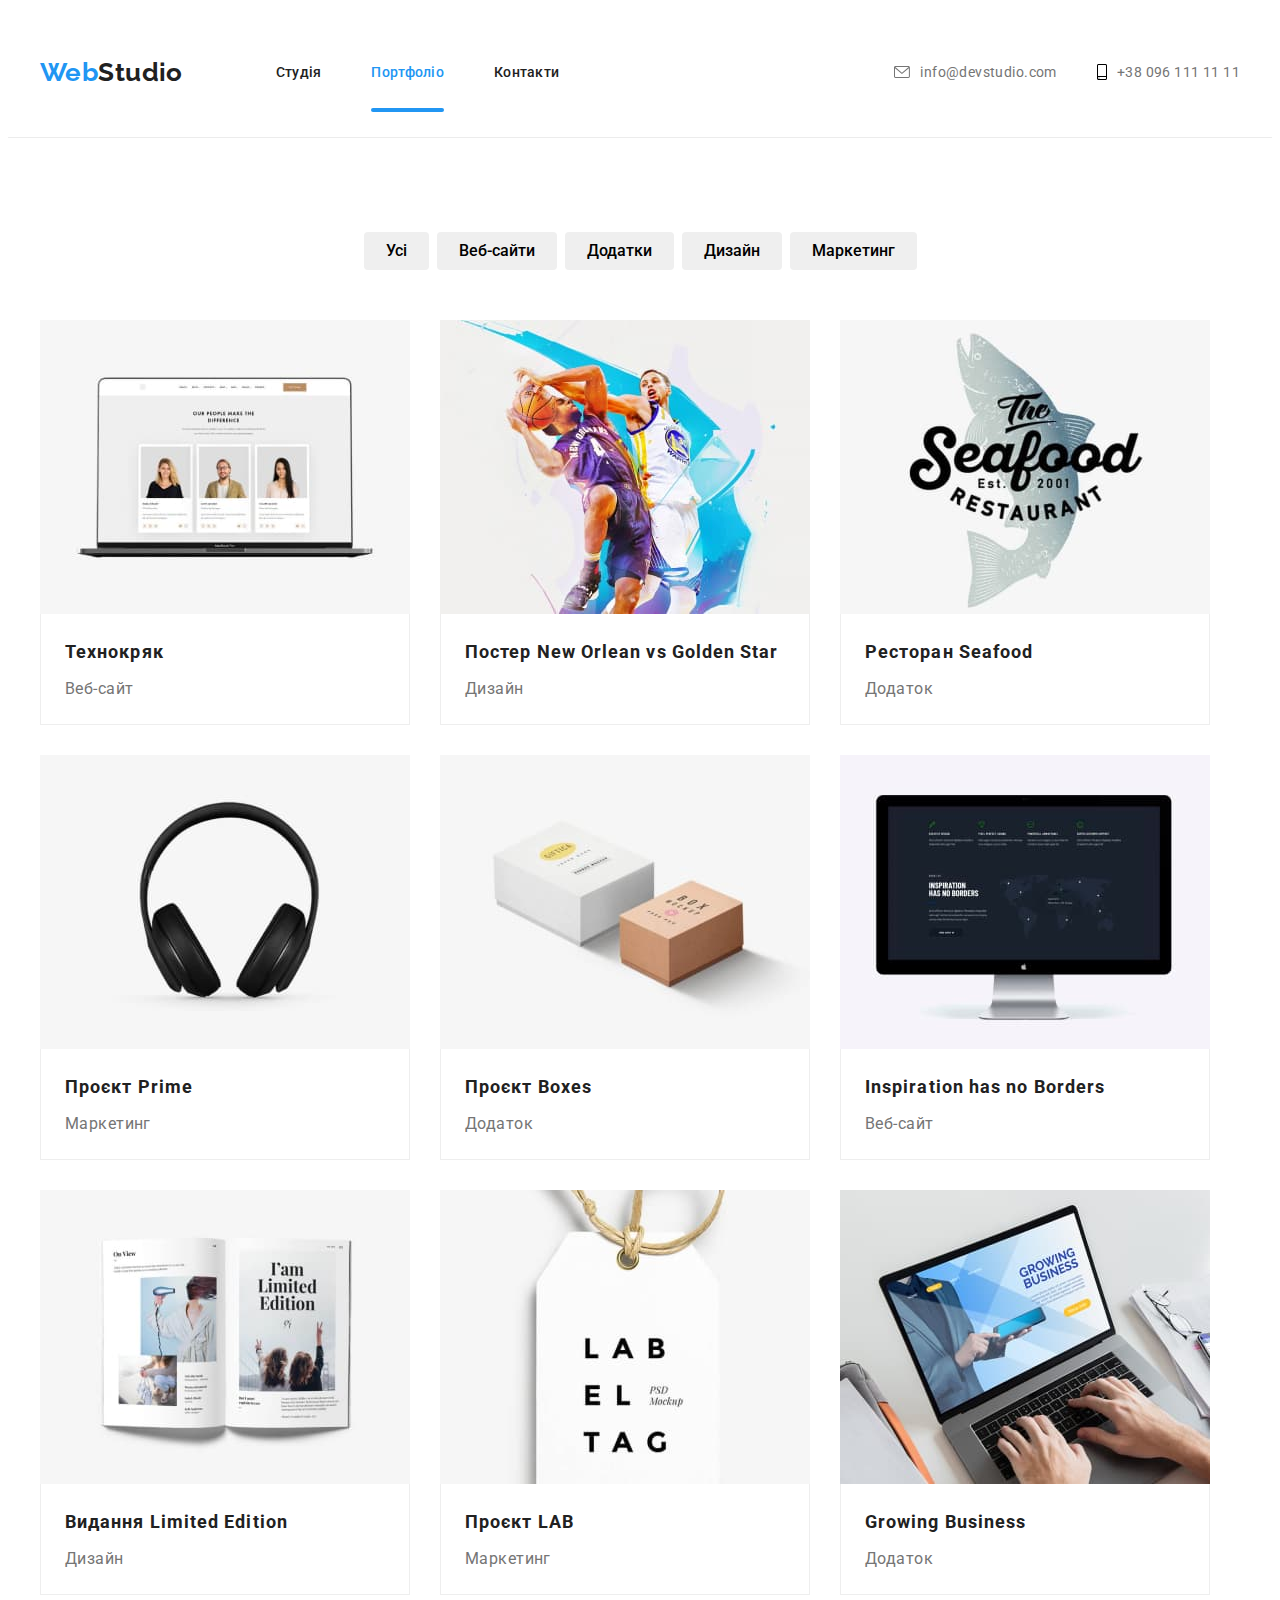
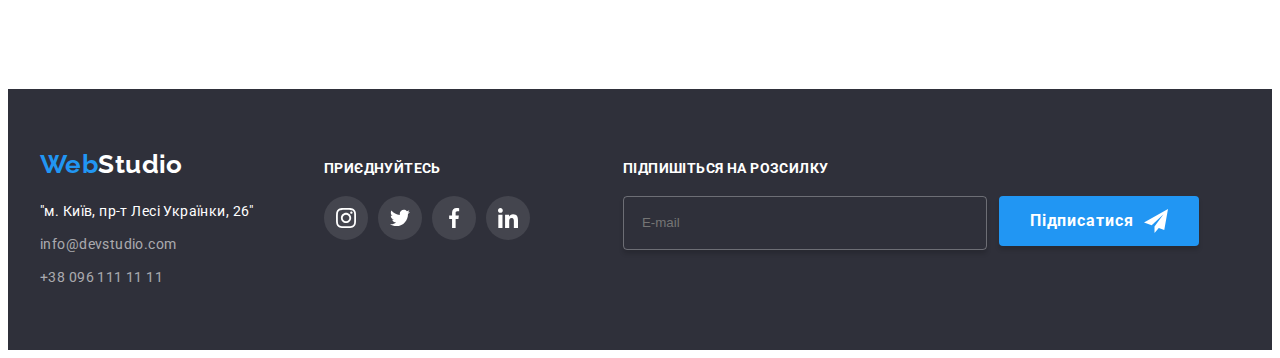
==== portfolio.html @ 9f7ad947 "homework 7" ====
<!DOCTYPE html>
<html lang="uk">
<head>
    <meta charset="UTF-8">
    <meta http-equiv="X-UA-Compatible" content="IE=edge">
    <meta name="viewport" content="width=device-width, initial-scale=1.0">
    <title>Document</title>
    <link rel="preconnect" href="https://fonts.googleapis.com">
    <link rel="preconnect" href="https://fonts.gstatic.com" crossorigin>
    <link
        href="https://fonts.googleapis.com/css2?family=Raleway:wght@700&family=Roboto:wght@400;500;700;900&display=swap"
        rel="stylesheet">
    <link rel="stylesheet" 
    href="https://cdnjs.cloudflare.com/ajax/libs/modern-normalize/1.1.0/modern-normalize.min.css" 
    integrity="sha512-wpPYUAdjBVSE4KJnH1VR1HeZfpl1ub8YT/NKx4PuQ5NmX2tKuGu6U/JRp5y+Y8XG2tV+wKQpNHVUX03MfMFn9Q==" 
    crossorigin="anonymous" 
    referrerpolicy="no-referrer" />
    <link
    rel="stylesheet"
     href="https://cdnjs.cloudflare.com/ajax/libs/animate.css/4.1.1/animate.min.css"
    />
    <link href="https://unpkg.com/aos@2.3.1/dist/aos.css" rel="stylesheet">
    <link rel="stylesheet" href="./css/styles.css">
    <link rel="stylesheet" href="./css/main.min.css"/>
</head>

<body>
    <header class="header">
        <div class="container header-container">
            <a href="./index.html" class="nav-link"
            ><span class="web">Web</span>Studio</a>
            <nav>
                <ul class="header-nav">
                    <li><a class="header-nav-link uptitle" href="./index.html">Студія</a></li>
                    <li><a class="header-nav-list line" href="#">Портфоліо</a></li>
                    <li><a class="header-nav-link uptitle" href="#">Контакти</a></li>
                </ul>
            </nav>
            <ul class="header-list">
                <li class="mail-com">
                    <a class="mail" href="mailto:info@devstudio.com">
                        <svg class="mail-icon" width="16px" height="12px" >
                            <use href="./images/icons.svg#icon-envelope-hover"></use>
                        </svg> info@devstudio.com
                    </a>
                 </li>
                <li class="contact-com">
                    <a class="contact" href="tel:+380961111111">
                        <svg class="contact-icon" width="10px" height="16px" >
                            <use href="./images/icons.svg#icon-smartphone"></use>
                        </svg> +38 096 111 11 11
                    </a>
                </li>
            </ul> 
        </div>
    </header>

    <main> 
        <section class="button section">
            <h1 hidden>кнопки картки</h1>
            <div class="container">
                <ul class="button-title">
                    <li >
                        <button class="button-list" type="button">Усі</button>
                    </li>
                    <li>
                        <button class="button-list" type="button">Веб-сайти</button>
                    </li>
                    <li>
                        <button class="button-list" type="button">Додатки</button>
                    </li>
                    <li>
                        <button class="button-list" type="button">Дизайн</button>
                    </li>
                    <li>
                        <button class="button-list" type="button">Маркетинг</button>
                    </li>
                </ul>
                <ul class="work-title">
                    <li class="work">
                        <a class="work-pic" href="#">
                            <div class="work-pic-text">
                                <img class="images-class" src="./images/img5.jpg" width="370" height="294" alt="картинка5">
                                <p class="work-text">Ресурс пропонує комплексні пропозиції з різним рівнем 
                                функціоналу та сервісів. Все це дозволить відвідувачу отримати вичерпні 
                                відомості про компанію чи приватну особу.</p>
                            </div>
                            <div class="work-link">  
                            <h3 class="work-subtitle" >Технокряк</h3>
                            <p class="work-list">Веб-сайт</p>
                            </div>
                        </a>
                    </li>
                    <li class="work">
                        <a class="work-pic" href="#">
                            <div class="work-pic-text">
                                <img class="images-class" src="./images/img6.jpg" width="370" height="294" alt="картинка6">
                                <p class="work-text">Ресурс пропонує комплексні пропозиції з різним рівнем 
                                функціоналу та сервісів. Все це дозволить відвідувачу отримати вичерпні 
                                відомості про компанію чи приватну особу.</p>
                            </div>
                            <div class="work-link">
                                <h3 class="work-subtitle" >Постер New Orlean vs Golden Star</h3>
                                <p class="work-list">Дизайн</p>
                            </div>
                        </a>
                    </li>
                    <li class="work">
                        <a class="work-pic" href="#">
                            <div class="work-pic-text">
                                <img class="images-class" src="./images/img7.jpg" width="370" height="294" alt="картинка7">
                                <p class="work-text">Ресурс пропонує комплексні пропозиції з різним рівнем 
                                функціоналу та сервісів. Все це дозволить відвідувачу отримати вичерпні 
                                відомості про компанію чи приватну особу.</p>
                            </div>
                            <div class="work-link">
                                <h3 class="work-subtitle" >Ресторан Seafood</h3>
                                <p class="work-list">Додаток</p>
                            </div>
                        </a>
                    </li>
                    <li class="work">
                        <a class="work-pic" href="#">
                            <div class="work-pic-text">
                                <img class="images-class" src="./images/img8.jpg" width="370" height="294" alt="картинка8">
                                <p class="work-text">Ресурс пропонує комплексні пропозиції з різним рівнем 
                                функціоналу та сервісів. Все це дозволить відвідувачу отримати вичерпні 
                                відомості про компанію чи приватну особу.</p>
                            </div>
                            <div class="work-link">
                                <h3 class="work-subtitle" >Проєкт Prime</h3>
                                <p class="work-list">Маркетинг</p>
                            </div>
                        </a>
                    </li>
                    <li class="work">
                        <a class="work-pic" href="#">
                            <div class="work-pic-text">
                                <img class="images-class" src="./images/img9.jpg" width="370" height="294" alt="картинка9">
                                <p class="work-text">Ресурс пропонує комплексні пропозиції з різним рівнем 
                                функціоналу та сервісів. Все це дозволить відвідувачу отримати вичерпні 
                                відомості про компанію чи приватну особу.</p>
                            </div>
                            <div class="work-link">
                                <h3 class="work-subtitle" >Проєкт Boxes</h3>
                                <p class="work-list">Додаток</p>
                            </div>
                        </a>
                    </li>
                    <li class="work">
                        <a class="work-pic" href="#">
                            <div class="work-pic-text">
                                <img class="images-class" src="./images/img10.jpg" width="370" height="294" alt="картинка10">
                                <p class="work-text">Ресурс пропонує комплексні пропозиції з різним рівнем 
                                функціоналу та сервісів. Все це дозволить відвідувачу отримати вичерпні 
                                відомості про компанію чи приватну особу.</p>
                            </div>
                            <div class="work-link">
                                <h3 class="work-subtitle" >Inspiration has no Borders</h3>
                                <p class="work-list">Веб-сайт</p>
                            </div>
                        </a>
                    </li>
                    <li class="work">
                        <a class="work-pic" href="#">
                            <div class="work-pic-text">
                                <img class="images-class" src="./images/img11.jpg" width="370" height="294" alt="картинка11">
                                <p class="work-text">Ресурс пропонує комплексні пропозиції з різним рівнем 
                                функціоналу та сервісів. Все це дозволить відвідувачу отримати вичерпні 
                                відомості про компанію чи приватну особу.</p>
                            </div>
                            <div class="work-link">
                                <h3 class="work-subtitle" >Видання Limited Edition</h3>
                                <p class="work-list">Дизайн</p>
                            </div>
                        </a>
                    </li>
                    <li class="work">
                        <a class="work-pic" href="#">
                            <div class="work-pic-text">
                                <img class="images-class" src="./images/img12.jpg" width="370" height="294" alt="картинка12">
                                <p class="work-text">Ресурс пропонує комплексні пропозиції з різним рівнем 
                                функціоналу та сервісів. Все це дозволить відвідувачу отримати вичерпні 
                                відомості про компанію чи приватну особу.</p>
                            </div>
                            <div class="work-link">
                                <h3 class="work-subtitle" >Проєкт LAB</h3>
                                <p class="work-list">Маркетинг</p>
                            </div>
                        </a>
                    </li>
                    <li class="work">
                        <a class="work-pic" href="#">
                            <div class="work-pic-text">
                                <img class="images-class" src="./images/img13.jpg" width="370" height="294" alt="картинка13">
                                <p class="work-text">Ресурс пропонує комплексні пропозиції з різним рівнем 
                                функціоналу та сервісів. Все це дозволить відвідувачу отримати вичерпні 
                                відомості про компанію чи приватну особу.</p>
                            </div>
                            <div class="work-link">
                                <h3 class="work-subtitle" >Growing Business</h3>
                                <p class="work-list">Додаток</p>
                            </div>
                        </a>
                    </li>
                </ul>
            </div>
        </section>
    </main>
    <footer class="footer">
        <div class="container bottom"> 
            <div class="footer-section">
                <a class="footer-link" href=" WebStudio"> 
                <span class="web">Web</span>Studio</a></a>
                <address class="address">
                    <ul class="address-title">
                        <li class="footer-address">
                            <a class="address-subtitle" href="м.Київ,пр-тЛесіУкраїнки,26">"м. Київ, пр-т Лесі Українки, 26"</a>
                        </li>  
                        <li class="footer-address">
                            <a class="address-mail" href="mailto:">info@devstudio.com</a>
                        </li> 
                        <li class="footer-address-list">
                            <a class="address-list" href="tel:+380961111111">+38 096 111 11 11</a>
                        </li> 
                    </ul>
                </address>
            </div>
            <div class="footer-soc">
                <p class="footer-title">приєднуйтесь</h2>
                <ul class="footer-list">
                    <li class="footer-item">
                        <a class="footer-list-item" href="#">
                        <svg class="footer-icon" width="20px" height="20px" >
                            <use href="./images/icons.svg#icon-instagram-2"></use>
                        </svg> 
                    </a>
                    </li>
                    <li class="footer-item">
                        <a class="footer-list-item" href="#">
                            <svg class="footer-icon" width="20px" height="20px" >
                                <use href="./images/icons.svg#icon-twitter-1"></use>
                            </svg> 
                        </a>
                    </li>
                    <li class="footer-item">
                        <a class="footer-list-item" href="#">
                            <svg class="footer-icon" width="20px" height="20px" >
                                <use href="./images/icons.svg#icon-facebook-1"></use>
                            </svg>   
                        </a>
                    </li>
                    <li class="footer-item">
                        <a class="footer-list-item" href="#">
                            <svg class="footer-icon" width="20px" height="20px" >
                                <use href="./images/icons.svg#icon-linkedin-1"></use>
                            </svg>   
                        </a>
                    </li>
                </ul> 
            </div>
            <div>
                <p class="footer-subtitle">Підпишіться на розсилку</p>
                <form class="signup-field" name="signup-form">
                  <input type="email" aria-label="email" class="signup-input" name="email" placeholder="E-mail">
                  <button class="signup-button" type="submit">Підписатися
                    <svg class="sign-icon" width="24px" height="24px">
                      <use href="./images/icons.svg#icon-icon-send"></use>
                    </svg>
                  </button>
                </form>
            </div>                                        
        </div>
    </footer>
    <script src="https://unpkg.com/aos@2.3.1/dist/aos.js"></script>
    <script>
        AOS.init();
    </script>
    <script src="./js/modal.js"></script>
</body>
---- css/styles.css ----

---- css/main.min.css ----
.container{width:1200px;padding-left:15px;padding-right:15px;margin:0 auto}.uptitle{font-style:normal;font-weight:500;line-height:1.1428;letter-spacing:.02em;color:var(--color-blak)}:root{--color-blue: #2196f3;--color-gray: #757575;--color-blak: #212121;--color-white: #ffffff;--color-lightgray: #AFB1B8 }.hide{border:0;clip:rect(1px, 1px, 1px, 1px);-webkit-clip-path:inset(-50%);clip-path:inset(50%);height:1px;margin:-1px;overflow:hidden;padding:0;position:absolute;width:1px;word-wrap:normal !important}body{font-family:"Roboto",sans-serif;font-size:14px;letter-spacing:.03em;background-color:#fff}h1,h2,h3,h4,h5,h6,p{margin:0}ul{list-style:none;margin:0;padding:0}.section{padding-top:94px;padding-bottom:94px}.header{padding-top:24px;padding-bottom:25px;border-bottom:1px solid #ececec}.header a{display:flex;text-decoration:none;align-items:center}.header-container{display:flex;align-items:center}.header-nav-list{font-style:normal;font-weight:500;line-height:1.1428;letter-spacing:.02em;color:var(--color-blue);position:relative;padding:32px 0;transition:color 300ms linear}.header-nav-link{position:relative;padding:32px 0;transition:color 300ms linear}.nav-link{font-family:"Raleway";font-weight:700;font-size:26px;line-height:1.1923;margin-right:93px;color:var(--color-blak)}.mail{color:var(--color-gray)}.header-nav-link:hover,.header-nav-link:focus{color:var(--color-blue)}.header-nav{list-style:none;display:flex;gap:50px}.web{color:var(--color-blue)}.line::after{content:"";position:absolute;display:block;left:0;bottom:0;width:100%;height:4px;background-color:var(--color-blue);border-radius:2px}.header-list{list-style:none;display:flex;margin-left:auto;align-items:center}.hero-section{max-width:1600px;height:600px;background-image:linear-gradient(rgba(47, 48, 58, 0.4), rgba(47, 48, 58, 0.4)),url(../images/ofis.jpg);padding-top:200px;padding-bottom:200px;text-align:center;margin:0 auto}.hero-section-title{font-weight:900;font-size:44px;line-height:1.5;text-align:center;letter-spacing:.06em;text-transform:uppercase;color:var(--color-white);max-width:696px;margin:0 auto;margin-bottom:30px}.hero-section-btn{font-weight:700;font-size:16px;line-height:1.875;display:flex;align-items:center;text-align:center;letter-spacing:.06em;cursor:pointer;border:none;background-color:var(--color-blue);color:var(--color-white);margin:0 auto;border-radius:4px;padding:10px 32px}.section{padding-top:94px;padding-bottom:94px}.mail-icon{fill:currentColor;margin-right:10px}.contact-icon{margin-left:30px;margin-right:10px}.contact{margin-left:10px;color:var(--color-gray)}.mail:focus,.mail:hover{color:var(--color-blue)}.contact:focus,.contact:hover{color:var(--color-blue)}.contact:hover .contact-icon{fill:var(--color-blue)}.mail-icon:hover,.mail-icon:focus{fill:var(--color-blue)}.contact-icon:hover,.contact-icon:focus{fill:var(--color-blue)}.mail:hover .mail-icon{fill:var(--color-blue)}.images{padding-top:0px}.images-item{display:block;max-width:100%;height:auto;position:relative}.images-text{width:370px;padding-top:27px;padding-bottom:27px;background-color:rgba(47,48,58,.8)}.images-text{position:absolute;bottom:-10%;left:50%;font-weight:700;font-size:14px;line-height:1.14;text-align:center;letter-spacing:.03em;text-transform:uppercase;color:var(--color-white);transform:translate(-50%, -50%)}.images-title{font-weight:700;font-size:36px;line-height:1.1666;text-align:center;margin-bottom:50px}.images-list{list-style:none;display:flex;gap:30px}.team-subtitle{list-style:none;display:flex;gap:30px}.team-list{box-shadow:0px 1px 3px rgba(0,0,0,.12),0px 1px 1px rgba(0,0,0,.14),0px 2px 1px rgba(0,0,0,.2);border-radius:0px 0px 4px 4px}.team-subject{font-weight:500;font-size:16px;line-height:1.1875;text-align:center}.team{background:#f5f4fa}.team-item{font-size:16px;line-height:1.1875;text-align:center;color:var(--color-gray);margin-top:10px;margin-bottom:16px}.soc-list{display:flex;justify-content:center;gap:10px}.soc-item{width:44px;height:44px;display:inline-block}.soc-icon{fill:currentColor;transition:fill 250ms linear}.soc-icon:hover,.soc-icon:focus{fill:var(--color-white)}.soc-list-item{width:100%;height:100%;border-radius:50%;display:flex;align-items:center;justify-content:center;color:var(--color-lightgray);transition:background-color 250ms linear}.soc-list-item:hover,.soc-list-item:focus{background-color:var(--color-blue)}.soc-list-item:hover .soc-icon{fill:var(--color-white)}.our-team{background-color:var(--color-white);padding-top:30px;padding-bottom:30px}.client-title{font-weight:700;font-size:36px;line-height:1.1666;text-align:center;letter-spacing:.03em;margin-bottom:50px}.client-list{display:flex;justify-content:center;gap:30px}.client-item{width:170px;height:92px}.client-icon{fill:currentColor;transition:fill 250ms linear}.client-link{display:flex;width:100%;height:100%;justify-content:center;align-items:center;border:1px solid #afb1b8;border-radius:4px;color:var(--color-lightgray);transition:border-color 250ms linear}.client-link:hover,.client-link:focus{border-color:var(--color-blue)}.client-icon:hover,.client-icon:focus{fill:var(--color-blue)}.client-link:hover .client-icon{fill:var(--color-blue)}.footer{background:#2f303a;padding-top:60px;padding-bottom:60px}.bottom{display:flex;align-items:baseline}.footer-section{margin-right:70px}.footer-item{width:44px;height:44px}.footer-list-item{width:100%;height:100%;border-radius:50%;display:flex;align-items:center;justify-content:center;background:rgba(255,255,255,.1);transition:background-color 250ms linear}.footer-icon{fill:var(--color-white);transition:fill 250ms linear}.footer-list-item:hover,.footer-list-item:focus{background-color:var(--color-blue)}.footer-address{margin-bottom:9px}.footer-link{text-decoration:none;font-family:"Raleway";font-weight:700;font-size:26px;line-height:1.1923;color:var(--color-white)}.address-title{list-style:none;margin-top:20px}.address-subtitle{line-height:1.7142;text-decoration:none;color:var(--color-white)}.address-mail{text-decoration:none;font-style:normal;line-height:1.7142;color:rgba(255,255,255,.6)}.address-list{text-decoration:none;font-style:normal;line-height:1.7142;color:rgba(255,255,255,.6)}.address-subtitle:hover,.address-subtitle:focus{color:var(--color-blue)}.footer-soc{margin-right:93px}.footer-title{font-weight:700;font-size:14px;line-height:16px;letter-spacing:.03em;text-transform:uppercase;color:var(--color-white);display:block;margin-bottom:20px}.footer-list{display:flex;gap:10px}.footer-subtitle{margin-bottom:20px;font-style:normal;font-weight:700;font-size:14px;line-height:1,1428;text-transform:uppercase;color:var(--color-white)}.signup-field{position:relative;display:flex;gap:12px}.signup-input{width:358px;height:50px;background-color:rgba(0,0,0,0);border:1px solid rgba(255,255,255,.3);box-shadow:0px 4px 4px rgba(0,0,0,.15);border-radius:4px}.button-title{list-style:none;display:flex;justify-content:center;gap:8px;margin-bottom:50px}.signup-input::-moz-placeholder{padding-top:15px;padding-bottom:15px;padding-left:16px}.signup-input:-ms-input-placeholder{padding-top:15px;padding-bottom:15px;padding-left:16px}.signup-input::placeholder{padding-top:15px;padding-bottom:15px;padding-left:16px}.sign-icon{margin-left:10px;fill:currentColor}.signup-button{display:flex;align-items:center;justify-content:center;min-width:200px;height:50px;margin:0;background:var(--color-blue);box-shadow:0px 4px 4px rgba(0,0,0,.15);border-radius:4px;border:rgba(0,0,0,0);font-family:inherit;font-weight:700;font-size:16px;line-height:1.875;text-align:center;letter-spacing:.06em;color:var(--color-white)}.address-subtitle{font-style:normal}.button-list:hover,.button-list:focus{background-color:var(--color-blue);color:var(--color-white)}.button-list:hover{box-shadow:0px 3px 1px rgba(0,0,0,.1),0px 1px 2px rgba(0,0,0,.08),0px 2px 2px rgba(0,0,0,.12)}.button-list{font-family:inherit;font-weight:500;font-size:16px;line-height:1.625;text-align:center;border:none;border-radius:4px;cursor:pointer;padding:6px 22px;transition:background-color 250ms linear}.work-title{display:flex;flex-wrap:wrap;gap:30px}.work-link{border-left:1px solid #eee;border-bottom:1px solid #eee;border-right:1px solid #eee;padding-left:24px;padding-right:24px;padding-bottom:20px;padding-top:20px}.work-pic{display:block;text-decoration:none}.work-text{position:absolute;top:0;height:100%;font-size:18px;line-height:1.55;padding-top:63px;padding-bottom:63px;padding-left:24px;padding-right:24px;transform:translateY(100%);transition-property:transform;transition-duration:250ms;transition-timing-function:cubic-bezier(0.4, 0, 0.2, 1);color:var(--color-white);background-color:rgba(33,150,243,.9)}.work-pic-text{position:relative;overflow:hidden}.work-pic:hover .work-text,.work-pic:focus .work-text{transform:translateY(0)}.work-pic:hover{box-shadow:0px 1px 1px rgba(0,0,0,.12),0px 4px 4px rgba(0,0,0,.06),1px 4px 6px rgba(0,0,0,.16)}.work-title{display:flex;flex-wrap:wrap;gap:30px}.images-class{display:block;max-width:100%;height:auto}.work-subtitle{font-style:normal;letter-spacing:.06em;font-weight:700;font-size:18px;line-height:2;margin-bottom:4px;color:var(--color-blak)}.work-list{font-size:16px;line-height:1.875;color:var(--color-gray)}.backdrop{position:fixed;top:0;width:100%;height:100%;background:rgba(0,0,0,.2);transition:opacity 250ms linear,visibility 250ms linear}.modal{width:528px;min-height:581px;background-color:var(--color-white);box-shadow:0px 1px 3px rgba(0,0,0,.12),0px 1px 1px rgba(0,0,0,.14),0px 2px 1px rgba(0,0,0,.2);border-radius:4px;position:absolute;top:50%;left:50%;transform:translate(-50%, -50%) scale(1);transition:transform 250ms linear;padding:40px}.modal-title{font-weight:700;font-size:20px;line-height:1.15;text-align:center;color:var(--color-blak);margin-bottom:10px}.modal-input{width:100%;height:40px;border:1px solid rgba(33,33,33,.2);border-radius:4px;padding:12px 42px;transition:border-color 250ms cubic-bezier(0.4, 0, 0.2, 1)}.modal-input:focus{border-color:var(--color-blue);outline:var(--color-blue)}.modal-field{display:flex;position:relative;flex-direction:column;margin-bottom:10px;font-size:12px;line-height:1.1667;letter-spacing:.01em}.modal-icon{position:absolute;top:50%;left:12px;fill:var(--color-blak);transition:fill 250ms cubic-bezier(0.4, 0, 0.2, 1)}.modal-field:focus-within>.modal-icon{fill:var(--color-blue)}.modal-label-commet{font-size:12px;line-height:1.16px;letter-spacing:.01em}.modal-comment{margin-top:4px;width:448px;height:120px;resize:none;border:1px solid rgba(33,33,33,.2);border-radius:4px;padding:12px 16px;transition:border-color 250ms cubic-bezier(0.4, 0, 0.2, 1)}.modal-comment::-moz-placeholder{font-size:12px;line-height:1.16;letter-spacing:.01em;color:rgba(117,117,117,.5)}.modal-comment:-ms-input-placeholder{font-size:12px;line-height:1.16;letter-spacing:.01em;color:rgba(117,117,117,.5)}.modal-comment::placeholder{font-size:12px;line-height:1.16;letter-spacing:.01em;color:rgba(117,117,117,.5)}.modal-comment:focus{border-color:var(--color-blue)}.submit-button{display:block;min-width:200px;height:50px;margin:0;background:var(--color-blue);box-shadow:0px 4px 4px rgba(0,0,0,.15);border-radius:4px;border:rgba(0,0,0,0);font-family:inherit;font-weight:700;font-size:16px;line-height:1.875;text-align:center;letter-spacing:.06em;color:var(--color-white);cursor:pointer}.submit-button:hover,.submit-button:focus{transition:color 250ms cubic-bezier(0.4, 0, 0.2, 1),background-color 250ms cubic-bezier(0.4, 0, 0.2, 1),box-shadow 250ms cubic-bezier(0.4, 0, 0.2, 1)}.agrrement-link{padding-left:5px;color:var(--color-blue);text-decoration:underline}.modal-label-commet{position:absolute;font-size:12px;line-height:1,16;letter-spacing:.01em;left:0}.checkbox-label{margin-left:8px;margin-right:8px}.checkbox-link{color:var(--color-blue)}.backdrop.is-hidden .modal{transform:translate(-50%, -50%) scale(0)}.modal-close{position:absolute;right:10px;top:10px;width:30px;height:30px;border:1px solid rgba(0,0,0,.1);border-radius:50%;display:flex;align-items:center;justify-content:center;background-color:rgba(0,0,0,0);cursor:pointer}.is-hidden{opacity:0;visibility:hidden;pointer-events:none}.form-submit{display:flex;justify-content:center}.policy-checkbox{margin-bottom:30px}.checkbox-label{display:flex;align-items:center;justify-content:center;font-size:14px;line-height:1.71;color:var(--color-blak)}.checkbox-label>span{display:flex;align-items:center;justify-content:center;width:16px;height:15px;border:2px solid #212121;border-radius:2px;margin-right:7px;fill:rgba(0,0,0,0);background-color:rgba(0,0,0,0)}.modal-check:checked+.checkbox-label>span{background-color:var(--color-blue);border:none;fill:#fff}.modal-check:focus+.checkbox-label>span{border-color:var(--color-blue)}.header{padding-top:24px;padding-bottom:25px;border-bottom:1px solid #ececec}.header a{display:flex;text-decoration:none;align-items:center}.header-container{display:flex;align-items:center}.header-nav-list{font-style:normal;font-weight:500;line-height:1.1428;letter-spacing:.02em;color:var(--color-blue);position:relative;padding:32px 0;transition:color 300ms linear}.header-nav-link{position:relative;padding:32px 0;transition:color 300ms linear}.nav-link{font-family:"Raleway";font-weight:700;font-size:26px;line-height:1.1923;margin-right:93px;color:var(--color-blak)}.mail{color:var(--color-gray)}.header-nav-link:hover,.header-nav-link:focus{color:var(--color-blue)}.header-nav{list-style:none;display:flex;gap:50px}.web{color:var(--color-blue)}.line::after{content:"";position:absolute;display:block;left:0;bottom:0;width:100%;height:4px;background-color:var(--color-blue);border-radius:2px}.header-list{list-style:none;display:flex;margin-left:auto;align-items:center}/*# sourceMappingURL=main.min.css.map */
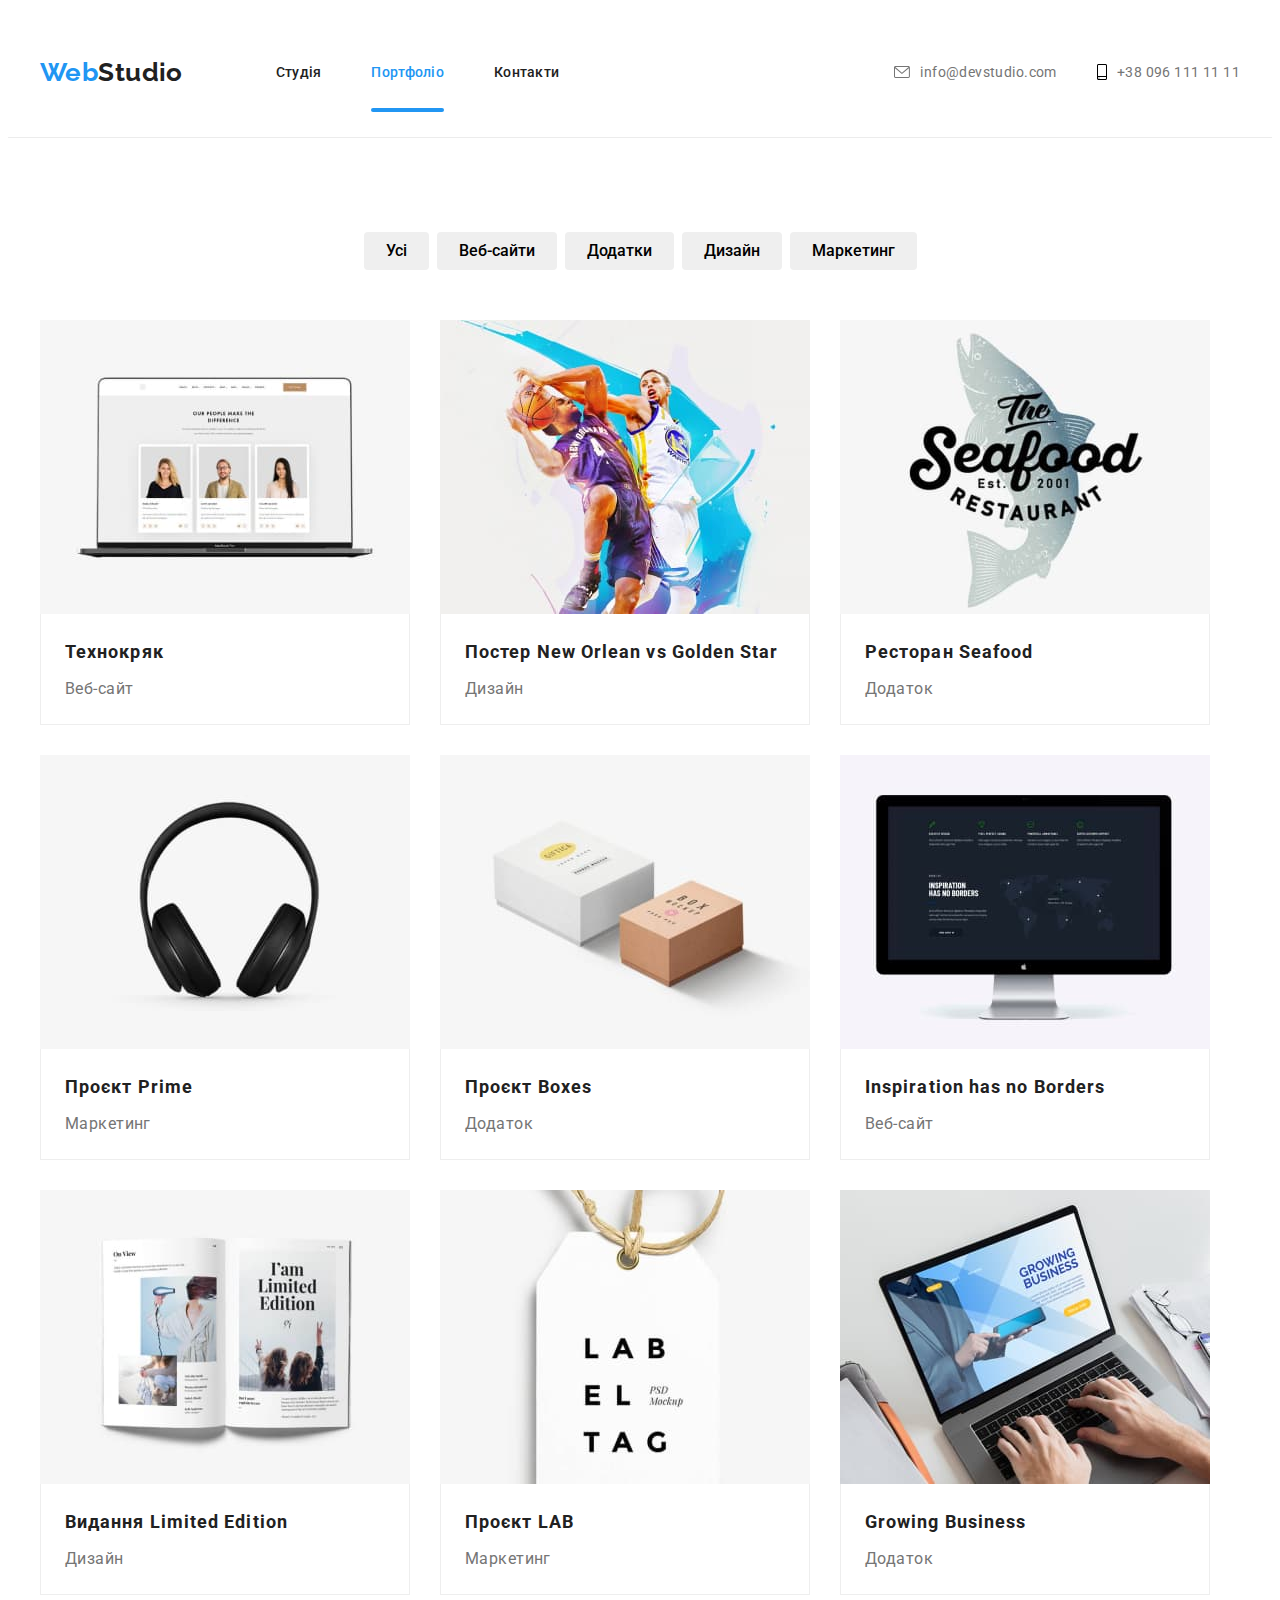
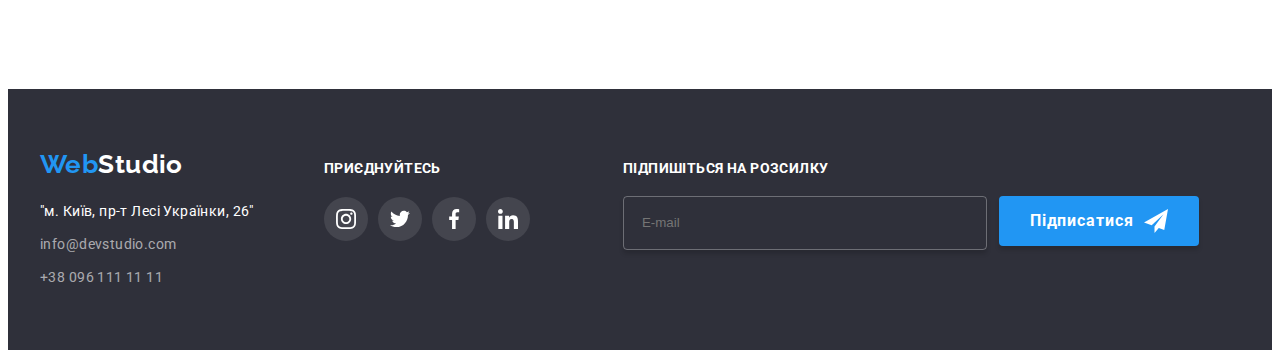
==== commit 3eb29c3b: "homework 7" ====
--- a/portfolio.html
+++ b/portfolio.html
@@ -26,27 +26,29 @@
 
 <body>
     <header class="header">
-        <div class="container header-container">
-            <a href="./index.html" class="nav-link"
+        <div class="container header__container">
+            <a href="./index.html" class="logo header__logo"
             ><span class="web">Web</span>Studio</a>
             <nav>
-                <ul class="header-nav">
-                    <li><a class="header-nav-link uptitle" href="./index.html">Студія</a></li>
-                    <li><a class="header-nav-list line" href="#">Портфоліо</a></li>
-                    <li><a class="header-nav-link uptitle" href="#">Контакти</a></li>
+                <ul class="menu header__menu">
+                    <li>
+                        <a class="menu__link uptitle" href="./index.html">Студія</a>
+                    </li>
+                    <li><a class="line menu__list" href="#">Портфоліо</a></li>
+                    <li><a class="menu__link uptitle" href="#">Контакти</a></li>
                 </ul>
             </nav>
-            <ul class="header-list">
-                <li class="mail-com">
-                    <a class="mail" href="mailto:info@devstudio.com">
-                        <svg class="mail-icon" width="16px" height="12px" >
+            <ul class="contact header__contact">
+                <li class="contact__com">
+                    <a class="contact__mail" href="mailto:info@devstudio.com">
+                        <svg class="contact__envelope" width="16px" height="12px" >
                             <use href="./images/icons.svg#icon-envelope-hover"></use>
                         </svg> info@devstudio.com
                     </a>
                  </li>
-                <li class="contact-com">
-                    <a class="contact" href="tel:+380961111111">
-                        <svg class="contact-icon" width="10px" height="16px" >
+                <li class="contact__com">
+                    <a class="contact__phone" href="tel:+380961111111">
+                        <svg class="contact__smartphone" width="10px" height="16px" >
                             <use href="./images/icons.svg#icon-smartphone"></use>
                         </svg> +38 096 111 11 11
                     </a>
@@ -54,7 +56,6 @@
             </ul> 
         </div>
     </header>
-
     <main> 
         <section class="button section">
             <h1 hidden>кнопки картки</h1>
--- a/css/main.min.css
+++ b/css/main.min.css
@@ -1 +1 @@
-.container{width:1200px;padding-left:15px;padding-right:15px;margin:0 auto}.uptitle{font-style:normal;font-weight:500;line-height:1.1428;letter-spacing:.02em;color:var(--color-blak)}:root{--color-blue: #2196f3;--color-gray: #757575;--color-blak: #212121;--color-white: #ffffff;--color-lightgray: #AFB1B8 }.hide{border:0;clip:rect(1px, 1px, 1px, 1px);-webkit-clip-path:inset(-50%);clip-path:inset(50%);height:1px;margin:-1px;overflow:hidden;padding:0;position:absolute;width:1px;word-wrap:normal !important}body{font-family:"Roboto",sans-serif;font-size:14px;letter-spacing:.03em;background-color:#fff}h1,h2,h3,h4,h5,h6,p{margin:0}ul{list-style:none;margin:0;padding:0}.section{padding-top:94px;padding-bottom:94px}.header{padding-top:24px;padding-bottom:25px;border-bottom:1px solid #ececec}.header a{display:flex;text-decoration:none;align-items:center}.header-container{display:flex;align-items:center}.header-nav-list{font-style:normal;font-weight:500;line-height:1.1428;letter-spacing:.02em;color:var(--color-blue);position:relative;padding:32px 0;transition:color 300ms linear}.header-nav-link{position:relative;padding:32px 0;transition:color 300ms linear}.nav-link{font-family:"Raleway";font-weight:700;font-size:26px;line-height:1.1923;margin-right:93px;color:var(--color-blak)}.mail{color:var(--color-gray)}.header-nav-link:hover,.header-nav-link:focus{color:var(--color-blue)}.header-nav{list-style:none;display:flex;gap:50px}.web{color:var(--color-blue)}.line::after{content:"";position:absolute;display:block;left:0;bottom:0;width:100%;height:4px;background-color:var(--color-blue);border-radius:2px}.header-list{list-style:none;display:flex;margin-left:auto;align-items:center}.hero-section{max-width:1600px;height:600px;background-image:linear-gradient(rgba(47, 48, 58, 0.4), rgba(47, 48, 58, 0.4)),url(../images/ofis.jpg);padding-top:200px;padding-bottom:200px;text-align:center;margin:0 auto}.hero-section-title{font-weight:900;font-size:44px;line-height:1.5;text-align:center;letter-spacing:.06em;text-transform:uppercase;color:var(--color-white);max-width:696px;margin:0 auto;margin-bottom:30px}.hero-section-btn{font-weight:700;font-size:16px;line-height:1.875;display:flex;align-items:center;text-align:center;letter-spacing:.06em;cursor:pointer;border:none;background-color:var(--color-blue);color:var(--color-white);margin:0 auto;border-radius:4px;padding:10px 32px}.section{padding-top:94px;padding-bottom:94px}.mail-icon{fill:currentColor;margin-right:10px}.contact-icon{margin-left:30px;margin-right:10px}.contact{margin-left:10px;color:var(--color-gray)}.mail:focus,.mail:hover{color:var(--color-blue)}.contact:focus,.contact:hover{color:var(--color-blue)}.contact:hover .contact-icon{fill:var(--color-blue)}.mail-icon:hover,.mail-icon:focus{fill:var(--color-blue)}.contact-icon:hover,.contact-icon:focus{fill:var(--color-blue)}.mail:hover .mail-icon{fill:var(--color-blue)}.images{padding-top:0px}.images-item{display:block;max-width:100%;height:auto;position:relative}.images-text{width:370px;padding-top:27px;padding-bottom:27px;background-color:rgba(47,48,58,.8)}.images-text{position:absolute;bottom:-10%;left:50%;font-weight:700;font-size:14px;line-height:1.14;text-align:center;letter-spacing:.03em;text-transform:uppercase;color:var(--color-white);transform:translate(-50%, -50%)}.images-title{font-weight:700;font-size:36px;line-height:1.1666;text-align:center;margin-bottom:50px}.images-list{list-style:none;display:flex;gap:30px}.team-subtitle{list-style:none;display:flex;gap:30px}.team-list{box-shadow:0px 1px 3px rgba(0,0,0,.12),0px 1px 1px rgba(0,0,0,.14),0px 2px 1px rgba(0,0,0,.2);border-radius:0px 0px 4px 4px}.team-subject{font-weight:500;font-size:16px;line-height:1.1875;text-align:center}.team{background:#f5f4fa}.team-item{font-size:16px;line-height:1.1875;text-align:center;color:var(--color-gray);margin-top:10px;margin-bottom:16px}.soc-list{display:flex;justify-content:center;gap:10px}.soc-item{width:44px;height:44px;display:inline-block}.soc-icon{fill:currentColor;transition:fill 250ms linear}.soc-icon:hover,.soc-icon:focus{fill:var(--color-white)}.soc-list-item{width:100%;height:100%;border-radius:50%;display:flex;align-items:center;justify-content:center;color:var(--color-lightgray);transition:background-color 250ms linear}.soc-list-item:hover,.soc-list-item:focus{background-color:var(--color-blue)}.soc-list-item:hover .soc-icon{fill:var(--color-white)}.our-team{background-color:var(--color-white);padding-top:30px;padding-bottom:30px}.client-title{font-weight:700;font-size:36px;line-height:1.1666;text-align:center;letter-spacing:.03em;margin-bottom:50px}.client-list{display:flex;justify-content:center;gap:30px}.client-item{width:170px;height:92px}.client-icon{fill:currentColor;transition:fill 250ms linear}.client-link{display:flex;width:100%;height:100%;justify-content:center;align-items:center;border:1px solid #afb1b8;border-radius:4px;color:var(--color-lightgray);transition:border-color 250ms linear}.client-link:hover,.client-link:focus{border-color:var(--color-blue)}.client-icon:hover,.client-icon:focus{fill:var(--color-blue)}.client-link:hover .client-icon{fill:var(--color-blue)}.footer{background:#2f303a;padding-top:60px;padding-bottom:60px}.bottom{display:flex;align-items:baseline}.footer-section{margin-right:70px}.footer-item{width:44px;height:44px}.footer-list-item{width:100%;height:100%;border-radius:50%;display:flex;align-items:center;justify-content:center;background:rgba(255,255,255,.1);transition:background-color 250ms linear}.footer-icon{fill:var(--color-white);transition:fill 250ms linear}.footer-list-item:hover,.footer-list-item:focus{background-color:var(--color-blue)}.footer-address{margin-bottom:9px}.footer-link{text-decoration:none;font-family:"Raleway";font-weight:700;font-size:26px;line-height:1.1923;color:var(--color-white)}.address-title{list-style:none;margin-top:20px}.address-subtitle{line-height:1.7142;text-decoration:none;color:var(--color-white)}.address-mail{text-decoration:none;font-style:normal;line-height:1.7142;color:rgba(255,255,255,.6)}.address-list{text-decoration:none;font-style:normal;line-height:1.7142;color:rgba(255,255,255,.6)}.address-subtitle:hover,.address-subtitle:focus{color:var(--color-blue)}.footer-soc{margin-right:93px}.footer-title{font-weight:700;font-size:14px;line-height:16px;letter-spacing:.03em;text-transform:uppercase;color:var(--color-white);display:block;margin-bottom:20px}.footer-list{display:flex;gap:10px}.footer-subtitle{margin-bottom:20px;font-style:normal;font-weight:700;font-size:14px;line-height:1,1428;text-transform:uppercase;color:var(--color-white)}.signup-field{position:relative;display:flex;gap:12px}.signup-input{width:358px;height:50px;background-color:rgba(0,0,0,0);border:1px solid rgba(255,255,255,.3);box-shadow:0px 4px 4px rgba(0,0,0,.15);border-radius:4px}.button-title{list-style:none;display:flex;justify-content:center;gap:8px;margin-bottom:50px}.signup-input::-moz-placeholder{padding-top:15px;padding-bottom:15px;padding-left:16px}.signup-input:-ms-input-placeholder{padding-top:15px;padding-bottom:15px;padding-left:16px}.signup-input::placeholder{padding-top:15px;padding-bottom:15px;padding-left:16px}.sign-icon{margin-left:10px;fill:currentColor}.signup-button{display:flex;align-items:center;justify-content:center;min-width:200px;height:50px;margin:0;background:var(--color-blue);box-shadow:0px 4px 4px rgba(0,0,0,.15);border-radius:4px;border:rgba(0,0,0,0);font-family:inherit;font-weight:700;font-size:16px;line-height:1.875;text-align:center;letter-spacing:.06em;color:var(--color-white)}.address-subtitle{font-style:normal}.button-list:hover,.button-list:focus{background-color:var(--color-blue);color:var(--color-white)}.button-list:hover{box-shadow:0px 3px 1px rgba(0,0,0,.1),0px 1px 2px rgba(0,0,0,.08),0px 2px 2px rgba(0,0,0,.12)}.button-list{font-family:inherit;font-weight:500;font-size:16px;line-height:1.625;text-align:center;border:none;border-radius:4px;cursor:pointer;padding:6px 22px;transition:background-color 250ms linear}.work-title{display:flex;flex-wrap:wrap;gap:30px}.work-link{border-left:1px solid #eee;border-bottom:1px solid #eee;border-right:1px solid #eee;padding-left:24px;padding-right:24px;padding-bottom:20px;padding-top:20px}.work-pic{display:block;text-decoration:none}.work-text{position:absolute;top:0;height:100%;font-size:18px;line-height:1.55;padding-top:63px;padding-bottom:63px;padding-left:24px;padding-right:24px;transform:translateY(100%);transition-property:transform;transition-duration:250ms;transition-timing-function:cubic-bezier(0.4, 0, 0.2, 1);color:var(--color-white);background-color:rgba(33,150,243,.9)}.work-pic-text{position:relative;overflow:hidden}.work-pic:hover .work-text,.work-pic:focus .work-text{transform:translateY(0)}.work-pic:hover{box-shadow:0px 1px 1px rgba(0,0,0,.12),0px 4px 4px rgba(0,0,0,.06),1px 4px 6px rgba(0,0,0,.16)}.work-title{display:flex;flex-wrap:wrap;gap:30px}.images-class{display:block;max-width:100%;height:auto}.work-subtitle{font-style:normal;letter-spacing:.06em;font-weight:700;font-size:18px;line-height:2;margin-bottom:4px;color:var(--color-blak)}.work-list{font-size:16px;line-height:1.875;color:var(--color-gray)}.backdrop{position:fixed;top:0;width:100%;height:100%;background:rgba(0,0,0,.2);transition:opacity 250ms linear,visibility 250ms linear}.modal{width:528px;min-height:581px;background-color:var(--color-white);box-shadow:0px 1px 3px rgba(0,0,0,.12),0px 1px 1px rgba(0,0,0,.14),0px 2px 1px rgba(0,0,0,.2);border-radius:4px;position:absolute;top:50%;left:50%;transform:translate(-50%, -50%) scale(1);transition:transform 250ms linear;padding:40px}.modal-title{font-weight:700;font-size:20px;line-height:1.15;text-align:center;color:var(--color-blak);margin-bottom:10px}.modal-input{width:100%;height:40px;border:1px solid rgba(33,33,33,.2);border-radius:4px;padding:12px 42px;transition:border-color 250ms cubic-bezier(0.4, 0, 0.2, 1)}.modal-input:focus{border-color:var(--color-blue);outline:var(--color-blue)}.modal-field{display:flex;position:relative;flex-direction:column;margin-bottom:10px;font-size:12px;line-height:1.1667;letter-spacing:.01em}.modal-icon{position:absolute;top:50%;left:12px;fill:var(--color-blak);transition:fill 250ms cubic-bezier(0.4, 0, 0.2, 1)}.modal-field:focus-within>.modal-icon{fill:var(--color-blue)}.modal-label-commet{font-size:12px;line-height:1.16px;letter-spacing:.01em}.modal-comment{margin-top:4px;width:448px;height:120px;resize:none;border:1px solid rgba(33,33,33,.2);border-radius:4px;padding:12px 16px;transition:border-color 250ms cubic-bezier(0.4, 0, 0.2, 1)}.modal-comment::-moz-placeholder{font-size:12px;line-height:1.16;letter-spacing:.01em;color:rgba(117,117,117,.5)}.modal-comment:-ms-input-placeholder{font-size:12px;line-height:1.16;letter-spacing:.01em;color:rgba(117,117,117,.5)}.modal-comment::placeholder{font-size:12px;line-height:1.16;letter-spacing:.01em;color:rgba(117,117,117,.5)}.modal-comment:focus{border-color:var(--color-blue)}.submit-button{display:block;min-width:200px;height:50px;margin:0;background:var(--color-blue);box-shadow:0px 4px 4px rgba(0,0,0,.15);border-radius:4px;border:rgba(0,0,0,0);font-family:inherit;font-weight:700;font-size:16px;line-height:1.875;text-align:center;letter-spacing:.06em;color:var(--color-white);cursor:pointer}.submit-button:hover,.submit-button:focus{transition:color 250ms cubic-bezier(0.4, 0, 0.2, 1),background-color 250ms cubic-bezier(0.4, 0, 0.2, 1),box-shadow 250ms cubic-bezier(0.4, 0, 0.2, 1)}.agrrement-link{padding-left:5px;color:var(--color-blue);text-decoration:underline}.modal-label-commet{position:absolute;font-size:12px;line-height:1,16;letter-spacing:.01em;left:0}.checkbox-label{margin-left:8px;margin-right:8px}.checkbox-link{color:var(--color-blue)}.backdrop.is-hidden .modal{transform:translate(-50%, -50%) scale(0)}.modal-close{position:absolute;right:10px;top:10px;width:30px;height:30px;border:1px solid rgba(0,0,0,.1);border-radius:50%;display:flex;align-items:center;justify-content:center;background-color:rgba(0,0,0,0);cursor:pointer}.is-hidden{opacity:0;visibility:hidden;pointer-events:none}.form-submit{display:flex;justify-content:center}.policy-checkbox{margin-bottom:30px}.checkbox-label{display:flex;align-items:center;justify-content:center;font-size:14px;line-height:1.71;color:var(--color-blak)}.checkbox-label>span{display:flex;align-items:center;justify-content:center;width:16px;height:15px;border:2px solid #212121;border-radius:2px;margin-right:7px;fill:rgba(0,0,0,0);background-color:rgba(0,0,0,0)}.modal-check:checked+.checkbox-label>span{background-color:var(--color-blue);border:none;fill:#fff}.modal-check:focus+.checkbox-label>span{border-color:var(--color-blue)}.header{padding-top:24px;padding-bottom:25px;border-bottom:1px solid #ececec}.header a{display:flex;text-decoration:none;align-items:center}.header-container{display:flex;align-items:center}.header-nav-list{font-style:normal;font-weight:500;line-height:1.1428;letter-spacing:.02em;color:var(--color-blue);position:relative;padding:32px 0;transition:color 300ms linear}.header-nav-link{position:relative;padding:32px 0;transition:color 300ms linear}.nav-link{font-family:"Raleway";font-weight:700;font-size:26px;line-height:1.1923;margin-right:93px;color:var(--color-blak)}.mail{color:var(--color-gray)}.header-nav-link:hover,.header-nav-link:focus{color:var(--color-blue)}.header-nav{list-style:none;display:flex;gap:50px}.web{color:var(--color-blue)}.line::after{content:"";position:absolute;display:block;left:0;bottom:0;width:100%;height:4px;background-color:var(--color-blue);border-radius:2px}.header-list{list-style:none;display:flex;margin-left:auto;align-items:center}/*# sourceMappingURL=main.min.css.map */+.container{width:1200px;padding-left:15px;padding-right:15px;margin:0 auto}:root{--color-blue: #2196f3;--color-gray: #757575;--color-blak: #212121;--color-white: #ffffff;--color-lightgray: #AFB1B8 }.hide{border:0;clip:rect(1px, 1px, 1px, 1px);-webkit-clip-path:inset(-50%);clip-path:inset(50%);height:1px;margin:-1px;overflow:hidden;padding:0;position:absolute;width:1px;word-wrap:normal !important}body{font-family:"Roboto",sans-serif;font-size:14px;letter-spacing:.03em;background-color:#fff}h1,h2,h3,h4,h5,h6,p{margin:0}ul{list-style:none;margin:0;padding:0}.section{padding-top:94px;padding-bottom:94px}.uptitle{font-style:normal;font-weight:500;line-height:1.1428;letter-spacing:.02em;color:var(--color-blak)}.header{padding-top:24px;padding-bottom:25px;border-bottom:1px solid #ececec}.header a{display:flex;text-decoration:none;align-items:center}.header__container{display:flex;align-items:center}.menu__list{font-style:normal;font-weight:500;line-height:1.1428;letter-spacing:.02em;color:var(--color-blue);position:relative;padding:32px 0;transition:color 300ms linear}.menu__link{position:relative;padding:32px 0;transition:color 300ms linear}.menu__link:hover,.menu__link:focus{color:var(--color-blue)}.header__logo{font-family:"Raleway";font-weight:700;font-size:26px;line-height:1.1923;margin-right:93px;color:var(--color-blak)}.header__menu{list-style:none;display:flex;gap:50px}.web{color:var(--color-blue)}.line::after{content:"";position:absolute;display:block;left:0;bottom:0;width:100%;height:4px;background-color:var(--color-blue);border-radius:2px}.hero__section{max-width:1600px;height:600px;background-image:linear-gradient(rgba(47, 48, 58, 0.4), rgba(47, 48, 58, 0.4)),url(../images/ofis.jpg);padding-top:200px;padding-bottom:200px;text-align:center;margin:0 auto}.hero__title{font-weight:900;font-size:44px;line-height:1.5;letter-spacing:.06em;text-align:center;text-transform:uppercase;color:var(--color-white);max-width:696px;margin:0 auto;margin-bottom:30px}.hero__btn{font-weight:700;font-size:16px;line-height:1.875;letter-spacing:.06em;display:flex;align-items:center;text-align:center;cursor:pointer;border:none;background-color:var(--color-blue);color:var(--color-white);margin:0 auto;border-radius:4px;padding:10px 32px}.header__contact{list-style:none;display:flex;margin-left:auto;align-items:center}.contact__mail{color:var(--color-gray)}.contact__mail:focus,.contact__mail:hover{color:var(--color-blue)}.contact__envelope{fill:currentColor;margin-right:10px}.mail:hover .contact__envelope{fill:var(--color-blue)}.contact__envelope:hover,.contact__envelope:focus{fill:var(--color-blue)}.contact__smartphone{margin-left:30px;margin-right:10px}.contact:hover .contact__smartphone{fill:var(--color-blue)}.contact__smartphone:hover,.contact__smartphone:focus{fill:var(--color-blue)}.contact__phone{margin-left:10px;color:var(--color-gray)}.contact__phone:focus,.contact__phone:hover{color:var(--color-blue)}.features__picture{background:#f5f4fa;border-radius:4px;width:270px;height:120px;display:flex;text-align:center;align-items:center;justify-content:center;margin-bottom:30px}.features__title{display:flex;gap:30px}.features__subtitle{flex-basis:calc((100% - 90px)/4)}.features__lead{font-weight:700;font-size:14px;line-height:1.1428;text-transform:uppercase;margin-bottom:10px}.features__text{line-height:1.7142;color:var(--color-gray)}.hero__images{padding-top:0px}.images__item{display:block;max-width:100%;height:auto;position:relative}.images__text{width:370px;padding-top:27px;padding-bottom:27px;background-color:rgba(47,48,58,.8)}.images__text{position:absolute;bottom:-10%;left:50%;font-weight:700;font-size:14px;line-height:1.14;letter-spacing:.03em;text-align:center;text-transform:uppercase;color:var(--color-white);transform:translate(-50%, -50%)}.images__title{font-weight:700;font-size:36px;line-height:1.1666;text-align:center;margin-bottom:50px}.images__list{list-style:none;display:flex;gap:30px}.team__title{font-weight:700;font-size:36px;line-height:1.1666;text-align:center;margin-bottom:50px}.team__subtitle{list-style:none;display:flex;gap:30px}.team__list{box-shadow:0px 1px 3px rgba(0,0,0,.12),0px 1px 1px rgba(0,0,0,.14),0px 2px 1px rgba(0,0,0,.2);border-radius:0px 0px 4px 4px}.team__subject{font-weight:500;font-size:16px;line-height:1.1875;font-weight:500;font-size:16px;line-height:1.1875;text-align:center}.hero__team{background:#f5f4fa}.team__card{display:block;max-width:100%;height:auto;position:relative}.team__item{font-size:16px;line-height:1.1875;text-align:center;color:var(--color-gray);margin-top:10px;margin-bottom:16px}.team__soc{display:flex;justify-content:center;gap:10px}.team__soc-item{width:44px;height:44px;display:inline-block}.team__soc-icon{fill:currentColor;transition:fill 250ms linear}.team__soc-icon:hover,.team__soc-icon:focus{fill:var(--color-white)}.team__soc-list:hover .team__soc-icon{fill:var(--color-white)}.team__soc-list{width:100%;height:100%;border-radius:50%;display:flex;align-items:center;justify-content:center;color:var(--color-lightgray);transition:background-color 250ms linear}.team__soc-list:hover,.team__soc-list:focus{background-color:var(--color-blue)}.team__our{background-color:var(--color-white);padding-top:30px;padding-bottom:30px}.client__title{font-weight:700;font-size:36px;line-height:1.1666;letter-spacing:.03em;text-align:center;margin-bottom:50px}.client__list{display:flex;justify-content:center;gap:30px}.client__item{width:170px;height:92px}.client__icon{fill:currentColor;transition:fill 250ms linear}.client__link:hover .client__icon{fill:var(--color-blue)}.client__icon:hover,.client__icon:focus{fill:var(--color-blue)}.client__link{display:flex;width:100%;height:100%;justify-content:center;align-items:center;border:1px solid #afb1b8;border-radius:4px;color:var(--color-lightgray);transition:border-color 250ms linear}.client__link:hover,.client__link:focus{border-color:var(--color-blue)}.footer{background:#2f303a;padding-top:60px;padding-bottom:60px}.bottom{display:flex;align-items:baseline}.footer-section{margin-right:70px}.footer-item{width:44px;height:44px}.footer-list-item{width:100%;height:100%;border-radius:50%;display:flex;align-items:center;justify-content:center;background:rgba(255,255,255,.1);transition:background-color 250ms linear}.footer-list-item:hover,.footer-list-item:focus{background-color:var(--color-blue)}.footer-icon{fill:var(--color-white);transition:fill 250ms linear}.footer-link{text-decoration:none;font-family:"Raleway";font-weight:700;font-size:26px;line-height:1.1923;color:var(--color-white)}.footer-soc{margin-right:93px}.footer-title{font-weight:700;font-size:14px;line-height:1.14;letter-spacing:.03em;text-transform:uppercase;color:var(--color-white);display:block;margin-bottom:20px}.footer-list{display:flex;gap:10px}.footer-subtitle{margin-bottom:20px;font-style:normal;font-weight:700;font-size:14px;line-height:1.1428;text-transform:uppercase;color:var(--color-white)}.signup-field{position:relative;display:flex;gap:12px}.signup-input{width:358px;height:50px;background-color:rgba(0,0,0,0);border:1px solid rgba(255,255,255,.3);box-shadow:0px 4px 4px rgba(0,0,0,.15);border-radius:4px}.signup-input::-moz-placeholder{padding-top:15px;padding-bottom:15px;padding-left:16px}.signup-input:-ms-input-placeholder{padding-top:15px;padding-bottom:15px;padding-left:16px}.signup-input::placeholder{padding-top:15px;padding-bottom:15px;padding-left:16px}.button-title{list-style:none;display:flex;justify-content:center;gap:8px;margin-bottom:50px}.sign-icon{margin-left:10px;fill:currentColor}.signup-button{display:flex;align-items:center;justify-content:center;min-width:200px;height:50px;margin:0;background:var(--color-blue);box-shadow:0px 4px 4px rgba(0,0,0,.15);border-radius:4px;border:rgba(0,0,0,0);font-family:inherit;font-weight:700;font-size:16px;line-height:1.875;letter-spacing:.06em;text-align:center;color:var(--color-white)}.address-subtitle{font-style:normal}.footer-address{margin-bottom:9px}.address-title{list-style:none;margin-top:20px}.address-subtitle{line-height:1.7142;text-decoration:none;color:var(--color-white)}.address-subtitle:hover,.address-subtitle:focus{color:var(--color-blue)}.address-mail{text-decoration:none;font-style:normal;line-height:1.7142;color:rgba(255,255,255,.6)}.address-list{text-decoration:none;font-style:normal;line-height:1.7142;color:rgba(255,255,255,.6)}.button-list{font-family:inherit;font-weight:500;font-size:16px;line-height:1.625;text-align:center;border:none;border-radius:4px;cursor:pointer;padding:6px 22px;transition:background-color 250ms linear}.button-list:hover,.button-list:focus{background-color:var(--color-blue);color:var(--color-white)}.button-list:hover{box-shadow:0px 3px 1px rgba(0,0,0,.1),0px 1px 2px rgba(0,0,0,.08),0px 2px 2px rgba(0,0,0,.12)}.work-title{display:flex;flex-wrap:wrap;gap:30px}.work-link{border-left:1px solid #eee;border-bottom:1px solid #eee;border-right:1px solid #eee;padding-left:24px;padding-right:24px;padding-bottom:20px;padding-top:20px}.work-pic{display:block;text-decoration:none}.work-pic :hover{box-shadow:0px 1px 1px rgba(0,0,0,.12),0px 4px 4px rgba(0,0,0,.06),1px 4px 6px rgba(0,0,0,.16)}.work-text{position:absolute;top:0;height:100%;font-size:18px;line-height:1.55;padding-top:63px;padding-bottom:63px;padding-left:24px;padding-right:24px;transform:translateY(100%);transition-property:transform;transition-duration:250ms;transition-timing-function:cubic-bezier(0.4, 0, 0.2, 1);color:var(--color-white);background-color:rgba(33,150,243,.9)}.work-pic:hover .work-text .work-pic:focus .work-text{transform:translateY(0)}.work-pic-text{position:relative;overflow:hidden}.work-title{display:flex;flex-wrap:wrap;gap:30px}.images-class{display:block;max-width:100%;height:auto}.work-subtitle{font-style:normal;font-weight:700;font-size:18px;line-height:2;letter-spacing:.06em;margin-bottom:4px;color:var(--color-blak)}.work-list{font-size:16px;line-height:1.875;color:var(--color-gray)}.backdrop{position:fixed;top:0;width:100%;height:100%;background:rgba(0,0,0,.2);transition:opacity 250ms linear,visibility 250ms linear}.modal{width:528px;min-height:581px;background-color:var(--color-white);box-shadow:0px 1px 3px rgba(0,0,0,.12),0px 1px 1px rgba(0,0,0,.14),0px 2px 1px rgba(0,0,0,.2);border-radius:4px;position:absolute;top:50%;left:50%;transform:translate(-50%, -50%) scale(1);transition:transform 250ms linear;padding:40px}.modal-title{font-weight:700;font-size:20px;line-height:1.15;text-align:center;color:var(--color-blak);margin-bottom:10px}.modal-input{width:100%;height:40px;border:1px solid rgba(33,33,33,.2);border-radius:4px;padding:12px 42px;transition:border-color 250ms cubic-bezier(0.4, 0, 0.2, 1)}.modal-input:focus{border-color:var(--color-blue);outline:var(--color-blue)}.modal-field{display:flex;position:relative;flex-direction:column;margin-bottom:10px;font-size:12px;line-height:1.1667;letter-spacing:.01em}.modal-icon{position:absolute;top:50%;left:12px;fill:var(--color-blak);transition:fill 250ms cubic-bezier(0.4, 0, 0.2, 1)}.modal-field:focus-within>.modal-icon{fill:var(--color-blue)}.modal-label-commet{font-size:12px;line-height:1.16;letter-spacing:.01em;font-size:12px;line-height:1.16;letter-spacing:.01em}.modal-comment{margin-top:4px;width:448px;height:120px;resize:none;border:1px solid rgba(33,33,33,.2);border-radius:4px;padding:12px 16px;transition:border-color 250ms cubic-bezier(0.4, 0, 0.2, 1)}.modal-comment::-moz-placeholder{font-size:12px;line-height:1.16;letter-spacing:.01em;color:rgba(117,117,117,.5)}.modal-comment:-ms-input-placeholder{font-size:12px;line-height:1.16;letter-spacing:.01em;color:rgba(117,117,117,.5)}.modal-comment::placeholder{font-size:12px;line-height:1.16;letter-spacing:.01em;color:rgba(117,117,117,.5)}.modal-comment:focus{border-color:var(--color-blue)}.submit-button{display:block;min-width:200px;height:50px;margin:0;background:var(--color-blue);box-shadow:0px 4px 4px rgba(0,0,0,.15);border-radius:4px;border:rgba(0,0,0,0);font-family:inherit;font-weight:700;font-size:16px;line-height:1.875;letter-spacing:.06em;text-align:center;color:var(--color-white);cursor:pointer}.submit-button:hover,.submit-button:focus{transition:color 250ms cubic-bezier(0.4, 0, 0.2, 1),background-color 250ms cubic-bezier(0.4, 0, 0.2, 1),box-shadow 250ms cubic-bezier(0.4, 0, 0.2, 1)}.agrrement-link{padding-left:5px;color:var(--color-blue);text-decoration:underline}.modal-label-commet{position:absolute;font-size:12px;line-height:1.16;letter-spacing:.01em;left:0}.checkbox-label{margin-left:8px;margin-right:8px}.checkbox-link{color:var(--color-blue)}.backdrop.is-hidden .modal{transform:translate(-50%, -50%) scale(0)}.modal-close{position:absolute;right:10px;top:10px;width:30px;height:30px;border:1px solid rgba(0,0,0,.1);border-radius:50%;display:flex;align-items:center;justify-content:center;background-color:rgba(0,0,0,0);cursor:pointer}.is-hidden{opacity:0;visibility:hidden;pointer-events:none}.form-submit{display:flex;justify-content:center}.policy-checkbox{margin-bottom:30px}.checkbox-label{display:flex;align-items:center;justify-content:center;font-size:14px;line-height:1.71;color:var(--color-blak)}.checkbox-label>span{display:flex;align-items:center;justify-content:center;width:16px;height:15px;border:2px solid #212121;border-radius:2px;margin-right:7px;fill:rgba(0,0,0,0);background-color:rgba(0,0,0,0)}.modal-check:checked+.checkbox-label>span{background-color:var(--color-blue);border:none;fill:#fff}.modal-check:focus+.checkbox-label>span{border-color:var(--color-blue)}/*# sourceMappingURL=main.min.css.map */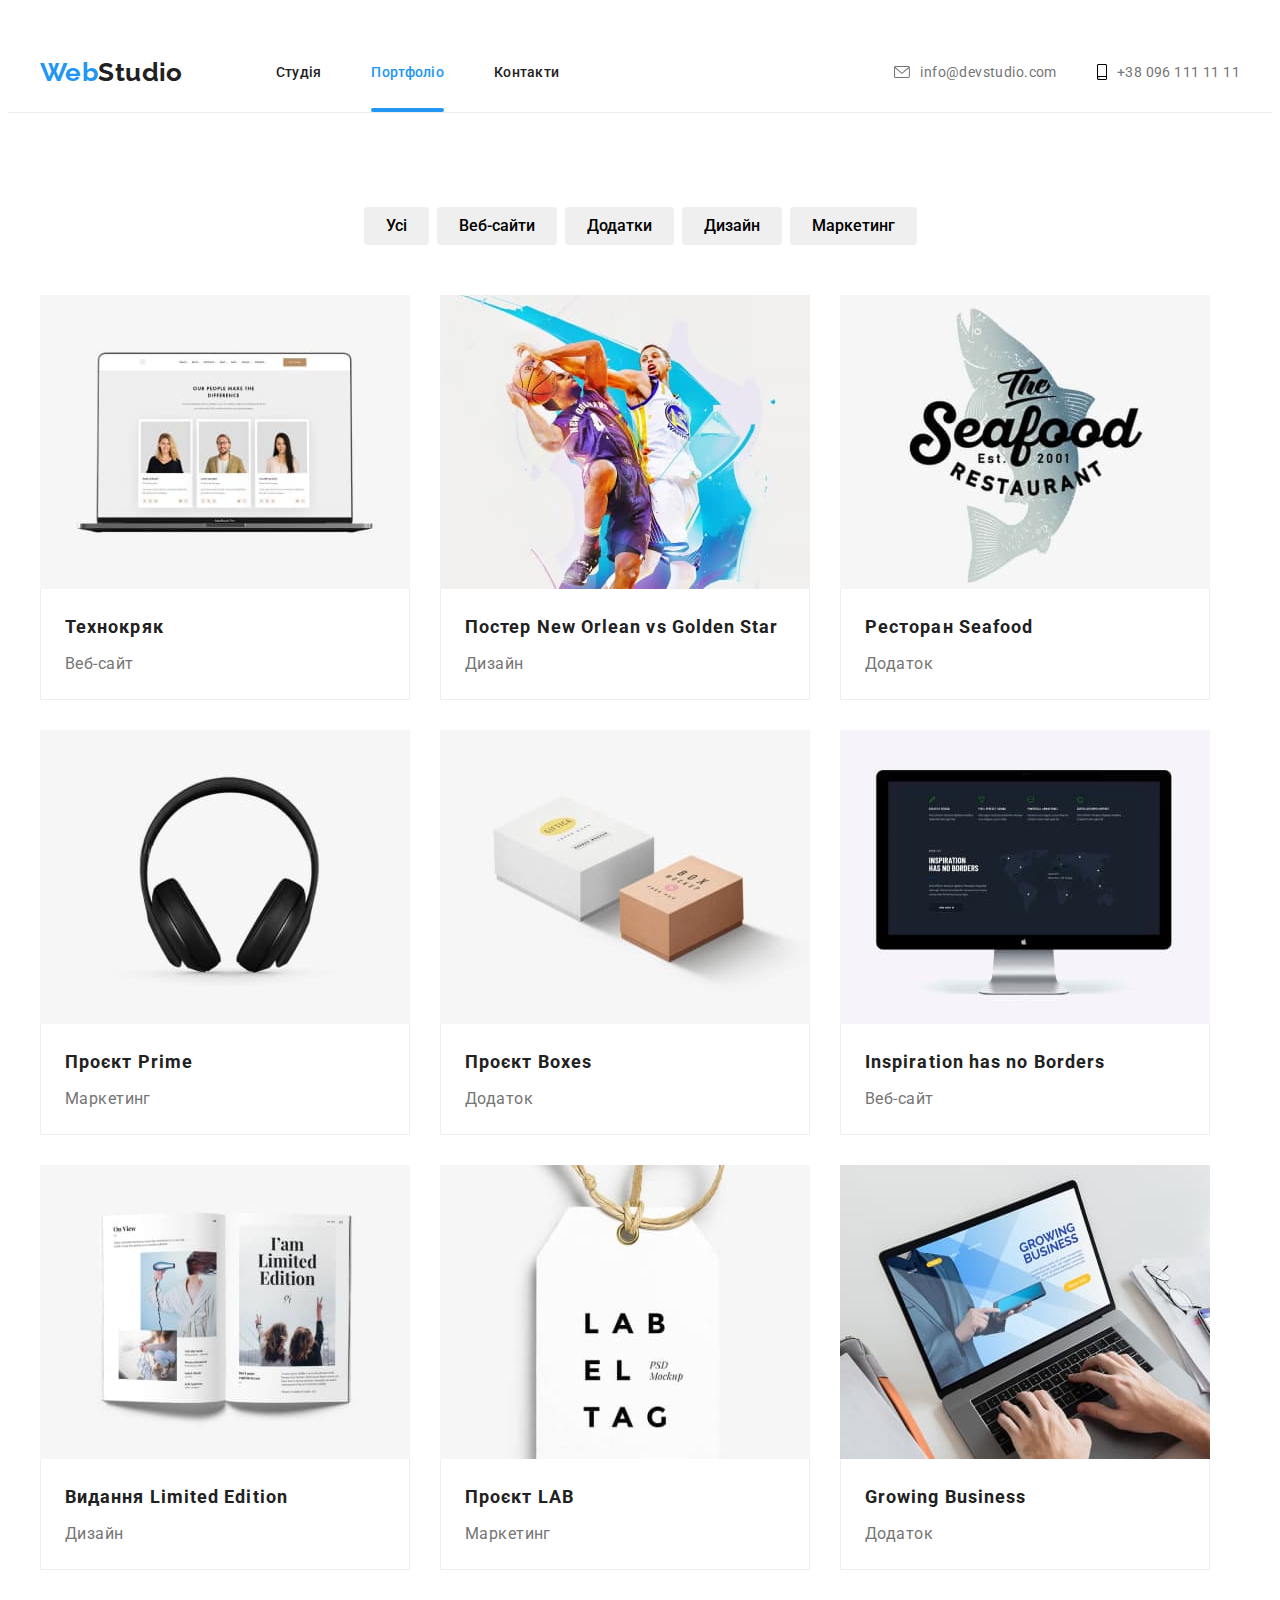
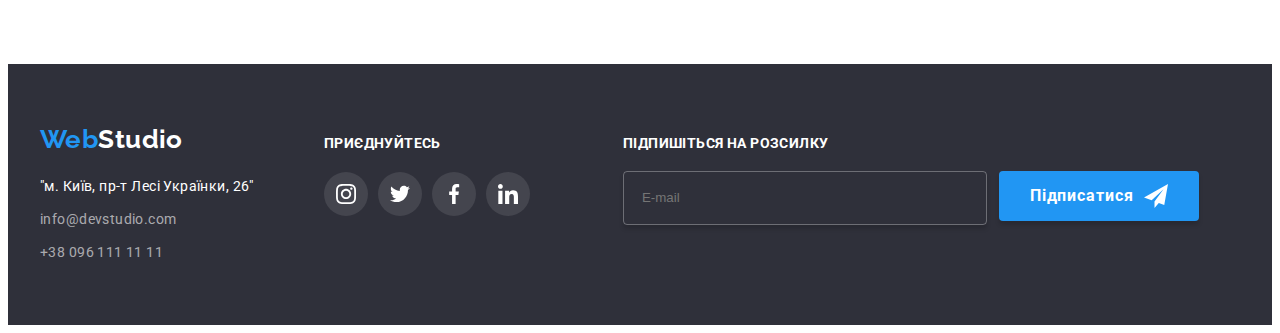
==== commit 3bfb9eda: "homework 71" ====
--- a/portfolio.html
+++ b/portfolio.html
@@ -14,14 +14,12 @@
     href="https://cdnjs.cloudflare.com/ajax/libs/modern-normalize/1.1.0/modern-normalize.min.css" 
     integrity="sha512-wpPYUAdjBVSE4KJnH1VR1HeZfpl1ub8YT/NKx4PuQ5NmX2tKuGu6U/JRp5y+Y8XG2tV+wKQpNHVUX03MfMFn9Q==" 
     crossorigin="anonymous" 
-    referrerpolicy="no-referrer" />
+    referrerpolicy="no-referrer">
     <link
     rel="stylesheet"
-     href="https://cdnjs.cloudflare.com/ajax/libs/animate.css/4.1.1/animate.min.css"
-    />
+     href="https://cdnjs.cloudflare.com/ajax/libs/animate.css/4.1.1/animate.min.css">
     <link href="https://unpkg.com/aos@2.3.1/dist/aos.css" rel="stylesheet">
-    <link rel="stylesheet" href="./css/styles.css">
-    <link rel="stylesheet" href="./css/main.min.css"/>
+    <link rel="stylesheet" href="./css/main.min.css">
 </head>
 
 <body>
--- a/css/main.min.css
+++ b/css/main.min.css
@@ -1 +1 @@
-.container{width:1200px;padding-left:15px;padding-right:15px;margin:0 auto}:root{--color-blue: #2196f3;--color-gray: #757575;--color-blak: #212121;--color-white: #ffffff;--color-lightgray: #AFB1B8 }.hide{border:0;clip:rect(1px, 1px, 1px, 1px);-webkit-clip-path:inset(-50%);clip-path:inset(50%);height:1px;margin:-1px;overflow:hidden;padding:0;position:absolute;width:1px;word-wrap:normal !important}body{font-family:"Roboto",sans-serif;font-size:14px;letter-spacing:.03em;background-color:#fff}h1,h2,h3,h4,h5,h6,p{margin:0}ul{list-style:none;margin:0;padding:0}.section{padding-top:94px;padding-bottom:94px}.uptitle{font-style:normal;font-weight:500;line-height:1.1428;letter-spacing:.02em;color:var(--color-blak)}.header{padding-top:24px;padding-bottom:25px;border-bottom:1px solid #ececec}.header a{display:flex;text-decoration:none;align-items:center}.header__container{display:flex;align-items:center}.menu__list{font-style:normal;font-weight:500;line-height:1.1428;letter-spacing:.02em;color:var(--color-blue);position:relative;padding:32px 0;transition:color 300ms linear}.menu__link{position:relative;padding:32px 0;transition:color 300ms linear}.menu__link:hover,.menu__link:focus{color:var(--color-blue)}.header__logo{font-family:"Raleway";font-weight:700;font-size:26px;line-height:1.1923;margin-right:93px;color:var(--color-blak)}.header__menu{list-style:none;display:flex;gap:50px}.web{color:var(--color-blue)}.line::after{content:"";position:absolute;display:block;left:0;bottom:0;width:100%;height:4px;background-color:var(--color-blue);border-radius:2px}.hero__section{max-width:1600px;height:600px;background-image:linear-gradient(rgba(47, 48, 58, 0.4), rgba(47, 48, 58, 0.4)),url(../images/ofis.jpg);padding-top:200px;padding-bottom:200px;text-align:center;margin:0 auto}.hero__title{font-weight:900;font-size:44px;line-height:1.5;letter-spacing:.06em;text-align:center;text-transform:uppercase;color:var(--color-white);max-width:696px;margin:0 auto;margin-bottom:30px}.hero__btn{font-weight:700;font-size:16px;line-height:1.875;letter-spacing:.06em;display:flex;align-items:center;text-align:center;cursor:pointer;border:none;background-color:var(--color-blue);color:var(--color-white);margin:0 auto;border-radius:4px;padding:10px 32px}.header__contact{list-style:none;display:flex;margin-left:auto;align-items:center}.contact__mail{color:var(--color-gray)}.contact__mail:focus,.contact__mail:hover{color:var(--color-blue)}.contact__envelope{fill:currentColor;margin-right:10px}.mail:hover .contact__envelope{fill:var(--color-blue)}.contact__envelope:hover,.contact__envelope:focus{fill:var(--color-blue)}.contact__smartphone{margin-left:30px;margin-right:10px}.contact:hover .contact__smartphone{fill:var(--color-blue)}.contact__smartphone:hover,.contact__smartphone:focus{fill:var(--color-blue)}.contact__phone{margin-left:10px;color:var(--color-gray)}.contact__phone:focus,.contact__phone:hover{color:var(--color-blue)}.features__picture{background:#f5f4fa;border-radius:4px;width:270px;height:120px;display:flex;text-align:center;align-items:center;justify-content:center;margin-bottom:30px}.features__title{display:flex;gap:30px}.features__subtitle{flex-basis:calc((100% - 90px)/4)}.features__lead{font-weight:700;font-size:14px;line-height:1.1428;text-transform:uppercase;margin-bottom:10px}.features__text{line-height:1.7142;color:var(--color-gray)}.hero__images{padding-top:0px}.images__item{display:block;max-width:100%;height:auto;position:relative}.images__text{width:370px;padding-top:27px;padding-bottom:27px;background-color:rgba(47,48,58,.8)}.images__text{position:absolute;bottom:-10%;left:50%;font-weight:700;font-size:14px;line-height:1.14;letter-spacing:.03em;text-align:center;text-transform:uppercase;color:var(--color-white);transform:translate(-50%, -50%)}.images__title{font-weight:700;font-size:36px;line-height:1.1666;text-align:center;margin-bottom:50px}.images__list{list-style:none;display:flex;gap:30px}.team__title{font-weight:700;font-size:36px;line-height:1.1666;text-align:center;margin-bottom:50px}.team__subtitle{list-style:none;display:flex;gap:30px}.team__list{box-shadow:0px 1px 3px rgba(0,0,0,.12),0px 1px 1px rgba(0,0,0,.14),0px 2px 1px rgba(0,0,0,.2);border-radius:0px 0px 4px 4px}.team__subject{font-weight:500;font-size:16px;line-height:1.1875;font-weight:500;font-size:16px;line-height:1.1875;text-align:center}.hero__team{background:#f5f4fa}.team__card{display:block;max-width:100%;height:auto;position:relative}.team__item{font-size:16px;line-height:1.1875;text-align:center;color:var(--color-gray);margin-top:10px;margin-bottom:16px}.team__soc{display:flex;justify-content:center;gap:10px}.team__soc-item{width:44px;height:44px;display:inline-block}.team__soc-icon{fill:currentColor;transition:fill 250ms linear}.team__soc-icon:hover,.team__soc-icon:focus{fill:var(--color-white)}.team__soc-list:hover .team__soc-icon{fill:var(--color-white)}.team__soc-list{width:100%;height:100%;border-radius:50%;display:flex;align-items:center;justify-content:center;color:var(--color-lightgray);transition:background-color 250ms linear}.team__soc-list:hover,.team__soc-list:focus{background-color:var(--color-blue)}.team__our{background-color:var(--color-white);padding-top:30px;padding-bottom:30px}.client__title{font-weight:700;font-size:36px;line-height:1.1666;letter-spacing:.03em;text-align:center;margin-bottom:50px}.client__list{display:flex;justify-content:center;gap:30px}.client__item{width:170px;height:92px}.client__icon{fill:currentColor;transition:fill 250ms linear}.client__link:hover .client__icon{fill:var(--color-blue)}.client__icon:hover,.client__icon:focus{fill:var(--color-blue)}.client__link{display:flex;width:100%;height:100%;justify-content:center;align-items:center;border:1px solid #afb1b8;border-radius:4px;color:var(--color-lightgray);transition:border-color 250ms linear}.client__link:hover,.client__link:focus{border-color:var(--color-blue)}.footer{background:#2f303a;padding-top:60px;padding-bottom:60px}.bottom{display:flex;align-items:baseline}.footer-section{margin-right:70px}.footer-item{width:44px;height:44px}.footer-list-item{width:100%;height:100%;border-radius:50%;display:flex;align-items:center;justify-content:center;background:rgba(255,255,255,.1);transition:background-color 250ms linear}.footer-list-item:hover,.footer-list-item:focus{background-color:var(--color-blue)}.footer-icon{fill:var(--color-white);transition:fill 250ms linear}.footer-link{text-decoration:none;font-family:"Raleway";font-weight:700;font-size:26px;line-height:1.1923;color:var(--color-white)}.footer-soc{margin-right:93px}.footer-title{font-weight:700;font-size:14px;line-height:1.14;letter-spacing:.03em;text-transform:uppercase;color:var(--color-white);display:block;margin-bottom:20px}.footer-list{display:flex;gap:10px}.footer-subtitle{margin-bottom:20px;font-style:normal;font-weight:700;font-size:14px;line-height:1.1428;text-transform:uppercase;color:var(--color-white)}.signup-field{position:relative;display:flex;gap:12px}.signup-input{width:358px;height:50px;background-color:rgba(0,0,0,0);border:1px solid rgba(255,255,255,.3);box-shadow:0px 4px 4px rgba(0,0,0,.15);border-radius:4px}.signup-input::-moz-placeholder{padding-top:15px;padding-bottom:15px;padding-left:16px}.signup-input:-ms-input-placeholder{padding-top:15px;padding-bottom:15px;padding-left:16px}.signup-input::placeholder{padding-top:15px;padding-bottom:15px;padding-left:16px}.button-title{list-style:none;display:flex;justify-content:center;gap:8px;margin-bottom:50px}.sign-icon{margin-left:10px;fill:currentColor}.signup-button{display:flex;align-items:center;justify-content:center;min-width:200px;height:50px;margin:0;background:var(--color-blue);box-shadow:0px 4px 4px rgba(0,0,0,.15);border-radius:4px;border:rgba(0,0,0,0);font-family:inherit;font-weight:700;font-size:16px;line-height:1.875;letter-spacing:.06em;text-align:center;color:var(--color-white)}.address-subtitle{font-style:normal}.footer-address{margin-bottom:9px}.address-title{list-style:none;margin-top:20px}.address-subtitle{line-height:1.7142;text-decoration:none;color:var(--color-white)}.address-subtitle:hover,.address-subtitle:focus{color:var(--color-blue)}.address-mail{text-decoration:none;font-style:normal;line-height:1.7142;color:rgba(255,255,255,.6)}.address-list{text-decoration:none;font-style:normal;line-height:1.7142;color:rgba(255,255,255,.6)}.button-list{font-family:inherit;font-weight:500;font-size:16px;line-height:1.625;text-align:center;border:none;border-radius:4px;cursor:pointer;padding:6px 22px;transition:background-color 250ms linear}.button-list:hover,.button-list:focus{background-color:var(--color-blue);color:var(--color-white)}.button-list:hover{box-shadow:0px 3px 1px rgba(0,0,0,.1),0px 1px 2px rgba(0,0,0,.08),0px 2px 2px rgba(0,0,0,.12)}.work-title{display:flex;flex-wrap:wrap;gap:30px}.work-link{border-left:1px solid #eee;border-bottom:1px solid #eee;border-right:1px solid #eee;padding-left:24px;padding-right:24px;padding-bottom:20px;padding-top:20px}.work-pic{display:block;text-decoration:none}.work-pic :hover{box-shadow:0px 1px 1px rgba(0,0,0,.12),0px 4px 4px rgba(0,0,0,.06),1px 4px 6px rgba(0,0,0,.16)}.work-text{position:absolute;top:0;height:100%;font-size:18px;line-height:1.55;padding-top:63px;padding-bottom:63px;padding-left:24px;padding-right:24px;transform:translateY(100%);transition-property:transform;transition-duration:250ms;transition-timing-function:cubic-bezier(0.4, 0, 0.2, 1);color:var(--color-white);background-color:rgba(33,150,243,.9)}.work-pic:hover .work-text .work-pic:focus .work-text{transform:translateY(0)}.work-pic-text{position:relative;overflow:hidden}.work-title{display:flex;flex-wrap:wrap;gap:30px}.images-class{display:block;max-width:100%;height:auto}.work-subtitle{font-style:normal;font-weight:700;font-size:18px;line-height:2;letter-spacing:.06em;margin-bottom:4px;color:var(--color-blak)}.work-list{font-size:16px;line-height:1.875;color:var(--color-gray)}.backdrop{position:fixed;top:0;width:100%;height:100%;background:rgba(0,0,0,.2);transition:opacity 250ms linear,visibility 250ms linear}.modal{width:528px;min-height:581px;background-color:var(--color-white);box-shadow:0px 1px 3px rgba(0,0,0,.12),0px 1px 1px rgba(0,0,0,.14),0px 2px 1px rgba(0,0,0,.2);border-radius:4px;position:absolute;top:50%;left:50%;transform:translate(-50%, -50%) scale(1);transition:transform 250ms linear;padding:40px}.modal-title{font-weight:700;font-size:20px;line-height:1.15;text-align:center;color:var(--color-blak);margin-bottom:10px}.modal-input{width:100%;height:40px;border:1px solid rgba(33,33,33,.2);border-radius:4px;padding:12px 42px;transition:border-color 250ms cubic-bezier(0.4, 0, 0.2, 1)}.modal-input:focus{border-color:var(--color-blue);outline:var(--color-blue)}.modal-field{display:flex;position:relative;flex-direction:column;margin-bottom:10px;font-size:12px;line-height:1.1667;letter-spacing:.01em}.modal-icon{position:absolute;top:50%;left:12px;fill:var(--color-blak);transition:fill 250ms cubic-bezier(0.4, 0, 0.2, 1)}.modal-field:focus-within>.modal-icon{fill:var(--color-blue)}.modal-label-commet{font-size:12px;line-height:1.16;letter-spacing:.01em;font-size:12px;line-height:1.16;letter-spacing:.01em}.modal-comment{margin-top:4px;width:448px;height:120px;resize:none;border:1px solid rgba(33,33,33,.2);border-radius:4px;padding:12px 16px;transition:border-color 250ms cubic-bezier(0.4, 0, 0.2, 1)}.modal-comment::-moz-placeholder{font-size:12px;line-height:1.16;letter-spacing:.01em;color:rgba(117,117,117,.5)}.modal-comment:-ms-input-placeholder{font-size:12px;line-height:1.16;letter-spacing:.01em;color:rgba(117,117,117,.5)}.modal-comment::placeholder{font-size:12px;line-height:1.16;letter-spacing:.01em;color:rgba(117,117,117,.5)}.modal-comment:focus{border-color:var(--color-blue)}.submit-button{display:block;min-width:200px;height:50px;margin:0;background:var(--color-blue);box-shadow:0px 4px 4px rgba(0,0,0,.15);border-radius:4px;border:rgba(0,0,0,0);font-family:inherit;font-weight:700;font-size:16px;line-height:1.875;letter-spacing:.06em;text-align:center;color:var(--color-white);cursor:pointer}.submit-button:hover,.submit-button:focus{transition:color 250ms cubic-bezier(0.4, 0, 0.2, 1),background-color 250ms cubic-bezier(0.4, 0, 0.2, 1),box-shadow 250ms cubic-bezier(0.4, 0, 0.2, 1)}.agrrement-link{padding-left:5px;color:var(--color-blue);text-decoration:underline}.modal-label-commet{position:absolute;font-size:12px;line-height:1.16;letter-spacing:.01em;left:0}.checkbox-label{margin-left:8px;margin-right:8px}.checkbox-link{color:var(--color-blue)}.backdrop.is-hidden .modal{transform:translate(-50%, -50%) scale(0)}.modal-close{position:absolute;right:10px;top:10px;width:30px;height:30px;border:1px solid rgba(0,0,0,.1);border-radius:50%;display:flex;align-items:center;justify-content:center;background-color:rgba(0,0,0,0);cursor:pointer}.is-hidden{opacity:0;visibility:hidden;pointer-events:none}.form-submit{display:flex;justify-content:center}.policy-checkbox{margin-bottom:30px}.checkbox-label{display:flex;align-items:center;justify-content:center;font-size:14px;line-height:1.71;color:var(--color-blak)}.checkbox-label>span{display:flex;align-items:center;justify-content:center;width:16px;height:15px;border:2px solid #212121;border-radius:2px;margin-right:7px;fill:rgba(0,0,0,0);background-color:rgba(0,0,0,0)}.modal-check:checked+.checkbox-label>span{background-color:var(--color-blue);border:none;fill:#fff}.modal-check:focus+.checkbox-label>span{border-color:var(--color-blue)}/*# sourceMappingURL=main.min.css.map */+.container{width:1200px;padding-left:15px;padding-right:15px;margin:0 auto}:root{--color-blue: #2196f3;--color-gray: #757575;--color-blak: #212121;--color-white: #ffffff;--color-lightgray: #AFB1B8 }.hide{border:0;clip:rect(1px, 1px, 1px, 1px);-webkit-clip-path:inset(-50%);clip-path:inset(50%);height:1px;margin:-1px;overflow:hidden;padding:0;position:absolute;width:1px;word-wrap:normal !important}body{font-family:"Roboto",sans-serif;font-size:14px;letter-spacing:.03em;background-color:#fff}h1,h2,h3,h4,h5,h6,p{margin:0}ul{list-style:none;margin:0;padding:0}.section{padding-top:94px;padding-bottom:94px}.uptitle{font-style:normal;font-weight:500;line-height:1.1428;letter-spacing:.02em;color:var(--color-blak)}.header{padding-top:24px;padding-bottom:0;border-bottom:1px solid #ececec}.header a{display:flex;text-decoration:none;align-items:center}.header__container{display:flex;align-items:center}.menu__list{font-style:normal;font-weight:500;line-height:1.1428;letter-spacing:.02em;color:var(--color-blue);position:relative;padding:32px 0;transition:color 300ms linear}.menu__link{position:relative;padding:32px 0;transition:color 300ms linear}.menu__link:hover,.menu__link:focus{color:var(--color-blue)}.header__logo{font-family:"Raleway";font-weight:700;font-size:26px;line-height:1.1923;margin-right:93px;color:var(--color-blak)}.header__menu{list-style:none;display:flex;gap:50px}.web{color:var(--color-blue)}.line::after{content:"";position:absolute;display:block;left:0;bottom:0;width:100%;height:4px;background-color:var(--color-blue);border-radius:2px}.hero__section{max-width:1600px;height:600px;background-image:linear-gradient(rgba(47, 48, 58, 0.4), rgba(47, 48, 58, 0.4)),url(../images/ofis.jpg);padding-top:200px;padding-bottom:200px;text-align:center;margin:0 auto}.hero__title{font-weight:900;font-size:44px;line-height:1.5;letter-spacing:.06em;text-align:center;text-transform:uppercase;color:var(--color-white);max-width:696px;margin:0 auto;margin-bottom:30px}.hero__btn{font-weight:700;font-size:16px;line-height:1.875;letter-spacing:.06em;display:flex;align-items:center;text-align:center;cursor:pointer;border:none;background-color:var(--color-blue);color:var(--color-white);margin:0 auto;border-radius:4px;padding:10px 32px}.header__contact{list-style:none;display:flex;margin-left:auto;align-items:center}.contact__mail{color:var(--color-gray)}.contact__mail:focus,.contact__mail:hover{color:var(--color-blue)}.contact__envelope{fill:currentColor;margin-right:10px}.mail:hover .contact__envelope{fill:var(--color-blue)}.contact__envelope:hover,.contact__envelope:focus{fill:var(--color-blue)}.contact__smartphone{margin-left:30px;margin-right:10px}.contact:hover .contact__smartphone{fill:var(--color-blue)}.contact__smartphone:hover,.contact__smartphone:focus{fill:var(--color-blue)}.contact__phone{margin-left:10px;color:var(--color-gray)}.contact__phone:focus,.contact__phone:hover{color:var(--color-blue)}.features__picture{background:#f5f4fa;border-radius:4px;width:270px;height:120px;display:flex;text-align:center;align-items:center;justify-content:center;margin-bottom:30px}.features__title{display:flex;gap:30px}.features__subtitle{flex-basis:calc((100% - 90px)/4)}.features__lead{font-weight:700;font-size:14px;line-height:1.1428;text-transform:uppercase;margin-bottom:10px}.features__text{line-height:1.7142;color:var(--color-gray)}.hero__images{padding-top:0px}.images__item{display:block;max-width:100%;height:auto;position:relative}.images__text{width:370px;padding-top:27px;padding-bottom:27px;background-color:rgba(47,48,58,.8)}.images__text{position:absolute;bottom:-10%;left:50%;font-weight:700;font-size:14px;line-height:1.14;letter-spacing:.03em;text-align:center;text-transform:uppercase;color:var(--color-white);transform:translate(-50%, -50%)}.images__title{font-weight:700;font-size:36px;line-height:1.1666;text-align:center;margin-bottom:50px}.images__list{list-style:none;display:flex;gap:30px}.team__title{font-weight:700;font-size:36px;line-height:1.1666;text-align:center;margin-bottom:50px}.team__subtitle{list-style:none;display:flex;gap:30px}.team__list{box-shadow:0px 1px 3px rgba(0,0,0,.12),0px 1px 1px rgba(0,0,0,.14),0px 2px 1px rgba(0,0,0,.2);border-radius:0px 0px 4px 4px}.team__subject{font-weight:500;font-size:16px;line-height:1.1875;font-weight:500;font-size:16px;line-height:1.1875;text-align:center}.hero__team{background:#f5f4fa}.team__card{display:block;max-width:100%;height:auto;position:relative}.team__item{font-size:16px;line-height:1.1875;text-align:center;color:var(--color-gray);margin-top:10px;margin-bottom:16px}.team__soc{display:flex;justify-content:center;gap:10px}.team__soc-item{width:44px;height:44px;display:inline-block}.team__soc-icon{fill:currentColor;transition:fill 250ms linear}.team__soc-icon:hover,.team__soc-icon:focus{fill:var(--color-white)}.team__soc-list:hover .team__soc-icon{fill:var(--color-white)}.team__soc-list{width:100%;height:100%;border-radius:50%;display:flex;align-items:center;justify-content:center;color:var(--color-lightgray);transition:background-color 250ms linear}.team__soc-list:hover,.team__soc-list:focus{background-color:var(--color-blue)}.team__our{background-color:var(--color-white);padding-top:30px;padding-bottom:30px}.client__title{font-weight:700;font-size:36px;line-height:1.1666;letter-spacing:.03em;text-align:center;margin-bottom:50px}.client__list{display:flex;justify-content:center;gap:30px}.client__item{width:170px;height:92px}.client__icon{fill:currentColor;transition:fill 250ms linear}.client__link:hover .client__icon{fill:var(--color-blue)}.client__icon:hover,.client__icon:focus{fill:var(--color-blue)}.client__link{display:flex;width:100%;height:100%;justify-content:center;align-items:center;border:1px solid #afb1b8;border-radius:4px;color:var(--color-lightgray);transition:border-color 250ms linear}.client__link:hover,.client__link:focus{border-color:var(--color-blue)}.footer{background:#2f303a;padding-top:60px;padding-bottom:60px}.bottom{display:flex;align-items:baseline}.footer-section{margin-right:70px}.footer-item{width:44px;height:44px}.footer-list-item{width:100%;height:100%;border-radius:50%;display:flex;align-items:center;justify-content:center;background:rgba(255,255,255,.1);transition:background-color 250ms linear}.footer-list-item:hover,.footer-list-item:focus{background-color:var(--color-blue)}.footer-icon{fill:var(--color-white);transition:fill 250ms linear}.footer-link{text-decoration:none;font-family:"Raleway";font-weight:700;font-size:26px;line-height:1.1923;color:var(--color-white)}.footer-soc{margin-right:93px}.footer-title{font-weight:700;font-size:14px;line-height:1.14;letter-spacing:.03em;text-transform:uppercase;color:var(--color-white);display:block;margin-bottom:20px}.footer-list{display:flex;gap:10px}.footer-subtitle{margin-bottom:20px;font-style:normal;font-weight:700;font-size:14px;line-height:1.1428;text-transform:uppercase;color:var(--color-white)}.signup-field{position:relative;display:flex;gap:12px}.signup-input{width:358px;height:50px;background-color:rgba(0,0,0,0);border:1px solid rgba(255,255,255,.3);box-shadow:0px 4px 4px rgba(0,0,0,.15);border-radius:4px}.signup-input::-moz-placeholder{padding-top:15px;padding-bottom:15px;padding-left:16px}.signup-input:-ms-input-placeholder{padding-top:15px;padding-bottom:15px;padding-left:16px}.signup-input::placeholder{padding-top:15px;padding-bottom:15px;padding-left:16px}.button-title{list-style:none;display:flex;justify-content:center;gap:8px;margin-bottom:50px}.sign-icon{margin-left:10px;fill:currentColor}.signup-button{display:flex;align-items:center;justify-content:center;min-width:200px;height:50px;margin:0;background:var(--color-blue);box-shadow:0px 4px 4px rgba(0,0,0,.15);border-radius:4px;border:rgba(0,0,0,0);font-family:inherit;font-weight:700;font-size:16px;line-height:1.875;letter-spacing:.06em;text-align:center;color:var(--color-white)}.address-subtitle{font-style:normal}.footer-address{margin-bottom:9px}.address-title{list-style:none;margin-top:20px}.address-subtitle{line-height:1.7142;text-decoration:none;color:var(--color-white)}.address-subtitle:hover,.address-subtitle:focus{color:var(--color-blue)}.address-mail{text-decoration:none;font-style:normal;line-height:1.7142;color:rgba(255,255,255,.6)}.address-list{text-decoration:none;font-style:normal;line-height:1.7142;color:rgba(255,255,255,.6)}.button-list{font-family:inherit;font-weight:500;font-size:16px;line-height:1.625;text-align:center;border:none;border-radius:4px;cursor:pointer;padding:6px 22px;transition:background-color 250ms linear}.button-list:hover,.button-list:focus{background-color:var(--color-blue);color:var(--color-white)}.button-list:hover{box-shadow:0px 3px 1px rgba(0,0,0,.1),0px 1px 2px rgba(0,0,0,.08),0px 2px 2px rgba(0,0,0,.12)}.work-title{display:flex;flex-wrap:wrap;gap:30px}.work-link{border-left:1px solid #eee;border-bottom:1px solid #eee;border-right:1px solid #eee;padding-left:24px;padding-right:24px;padding-bottom:20px;padding-top:20px}.work-pic{display:block;text-decoration:none}.work-pic :hover{box-shadow:0px 1px 1px rgba(0,0,0,.12),0px 4px 4px rgba(0,0,0,.06),1px 4px 6px rgba(0,0,0,.16)}.work-text{position:absolute;top:0;height:100%;font-size:18px;line-height:1.55;padding-top:63px;padding-bottom:63px;padding-left:24px;padding-right:24px;transform:translateY(100%);transition-property:transform;transition-duration:250ms;transition-timing-function:cubic-bezier(0.4, 0, 0.2, 1);color:var(--color-white);background-color:rgba(33,150,243,.9)}.work-pic:hover .work-text .work-pic:focus .work-text{transform:translateY(0)}.work-pic-text{position:relative;overflow:hidden}.work-title{display:flex;flex-wrap:wrap;gap:30px}.images-class{display:block;max-width:100%;height:auto}.work-subtitle{font-style:normal;font-weight:700;font-size:18px;line-height:2;letter-spacing:.06em;margin-bottom:4px;color:var(--color-blak)}.work-list{font-size:16px;line-height:1.875;color:var(--color-gray)}.backdrop{position:fixed;top:0;width:100%;height:100%;background:rgba(0,0,0,.2);transition:opacity 250ms linear,visibility 250ms linear}.modal{width:528px;min-height:581px;background-color:var(--color-white);box-shadow:0px 1px 3px rgba(0,0,0,.12),0px 1px 1px rgba(0,0,0,.14),0px 2px 1px rgba(0,0,0,.2);border-radius:4px;position:absolute;top:50%;left:50%;transform:translate(-50%, -50%) scale(1);transition:transform 250ms linear;padding:40px}.modal-title{font-weight:700;font-size:20px;line-height:1.15;text-align:center;color:var(--color-blak);margin-bottom:10px}.modal-input{width:100%;height:40px;border:1px solid rgba(33,33,33,.2);border-radius:4px;padding:12px 42px;transition:border-color 250ms cubic-bezier(0.4, 0, 0.2, 1)}.modal-input:focus{border-color:var(--color-blue);outline:var(--color-blue)}.modal-field{display:flex;position:relative;flex-direction:column;margin-bottom:10px;font-size:12px;line-height:1.1667;letter-spacing:.01em}.modal-icon{position:absolute;top:50%;left:12px;fill:var(--color-blak);transition:fill 250ms cubic-bezier(0.4, 0, 0.2, 1)}.modal-field:focus-within>.modal-icon{fill:var(--color-blue)}.modal-label-commet{font-size:12px;line-height:1.16;letter-spacing:.01em;font-size:12px;line-height:1.16;letter-spacing:.01em}.modal-comment{margin-top:4px;width:448px;height:120px;resize:none;border:1px solid rgba(33,33,33,.2);border-radius:4px;padding:12px 16px;transition:border-color 250ms cubic-bezier(0.4, 0, 0.2, 1)}.modal-comment::-moz-placeholder{font-size:12px;line-height:1.16;letter-spacing:.01em;color:rgba(117,117,117,.5)}.modal-comment:-ms-input-placeholder{font-size:12px;line-height:1.16;letter-spacing:.01em;color:rgba(117,117,117,.5)}.modal-comment::placeholder{font-size:12px;line-height:1.16;letter-spacing:.01em;color:rgba(117,117,117,.5)}.modal-comment:focus{border-color:var(--color-blue)}.submit-button{display:block;min-width:200px;height:50px;margin:0;background:var(--color-blue);box-shadow:0px 4px 4px rgba(0,0,0,.15);border-radius:4px;border:rgba(0,0,0,0);font-family:inherit;font-weight:700;font-size:16px;line-height:1.875;letter-spacing:.06em;text-align:center;color:var(--color-white);cursor:pointer}.submit-button:hover,.submit-button:focus{transition:color 250ms cubic-bezier(0.4, 0, 0.2, 1),background-color 250ms cubic-bezier(0.4, 0, 0.2, 1),box-shadow 250ms cubic-bezier(0.4, 0, 0.2, 1)}.agrrement-link{padding-left:5px;color:var(--color-blue);text-decoration:underline}.modal-label-commet{position:absolute;font-size:12px;line-height:1.16;letter-spacing:.01em;left:0}.checkbox-label{margin-left:8px;margin-right:8px}.checkbox-link{color:var(--color-blue)}.backdrop.is-hidden .modal{transform:translate(-50%, -50%) scale(0)}.modal-close{position:absolute;right:10px;top:10px;width:30px;height:30px;border:1px solid rgba(0,0,0,.1);border-radius:50%;display:flex;align-items:center;justify-content:center;background-color:rgba(0,0,0,0);cursor:pointer}.is-hidden{opacity:0;visibility:hidden;pointer-events:none}.form-submit{display:flex;justify-content:center}.policy-checkbox{margin-bottom:30px}.checkbox-label{display:flex;align-items:center;justify-content:center;font-size:14px;line-height:1.71;color:var(--color-blak)}.checkbox-label>span{display:flex;align-items:center;justify-content:center;width:16px;height:15px;border:2px solid #212121;border-radius:2px;margin-right:7px;fill:rgba(0,0,0,0);background-color:rgba(0,0,0,0)}.modal-check:checked+.checkbox-label>span{background-color:var(--color-blue);border:none;fill:#fff}.modal-check:focus+.checkbox-label>span{border-color:var(--color-blue)}/*# sourceMappingURL=main.min.css.map */